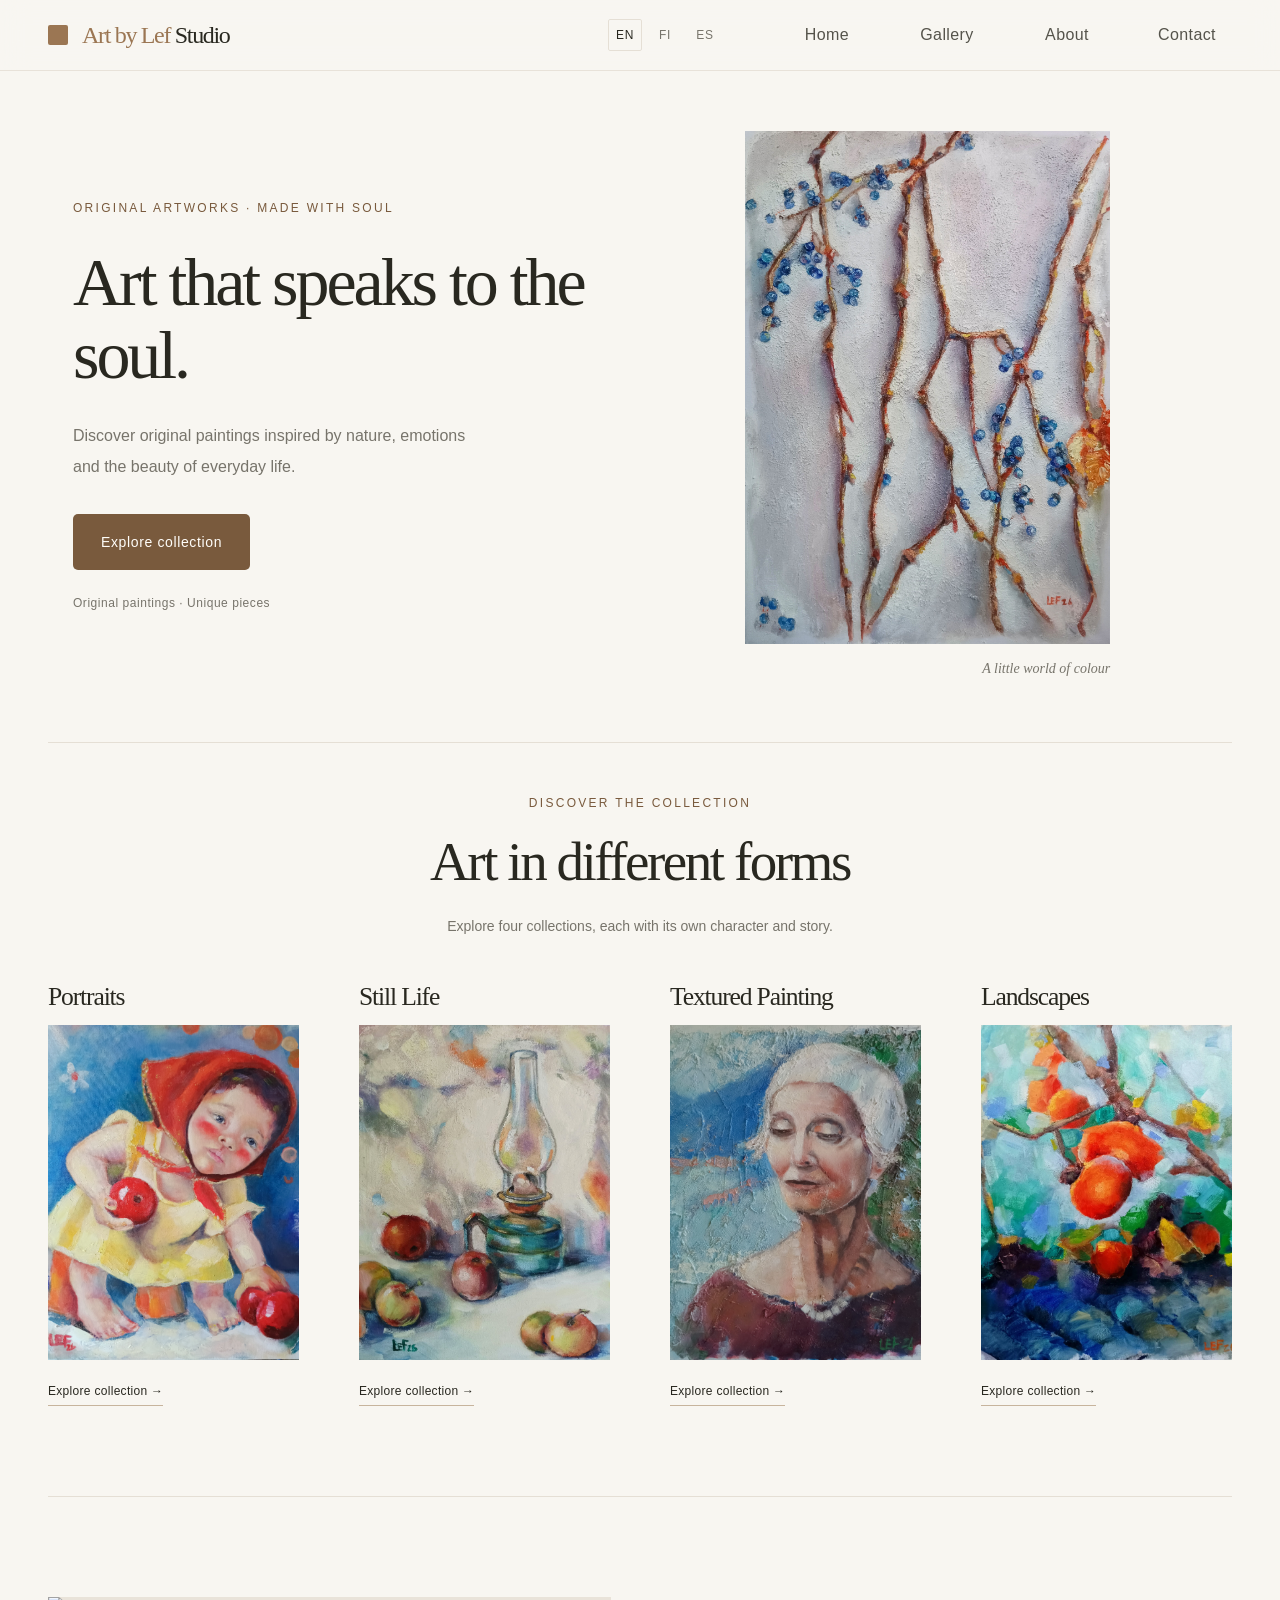
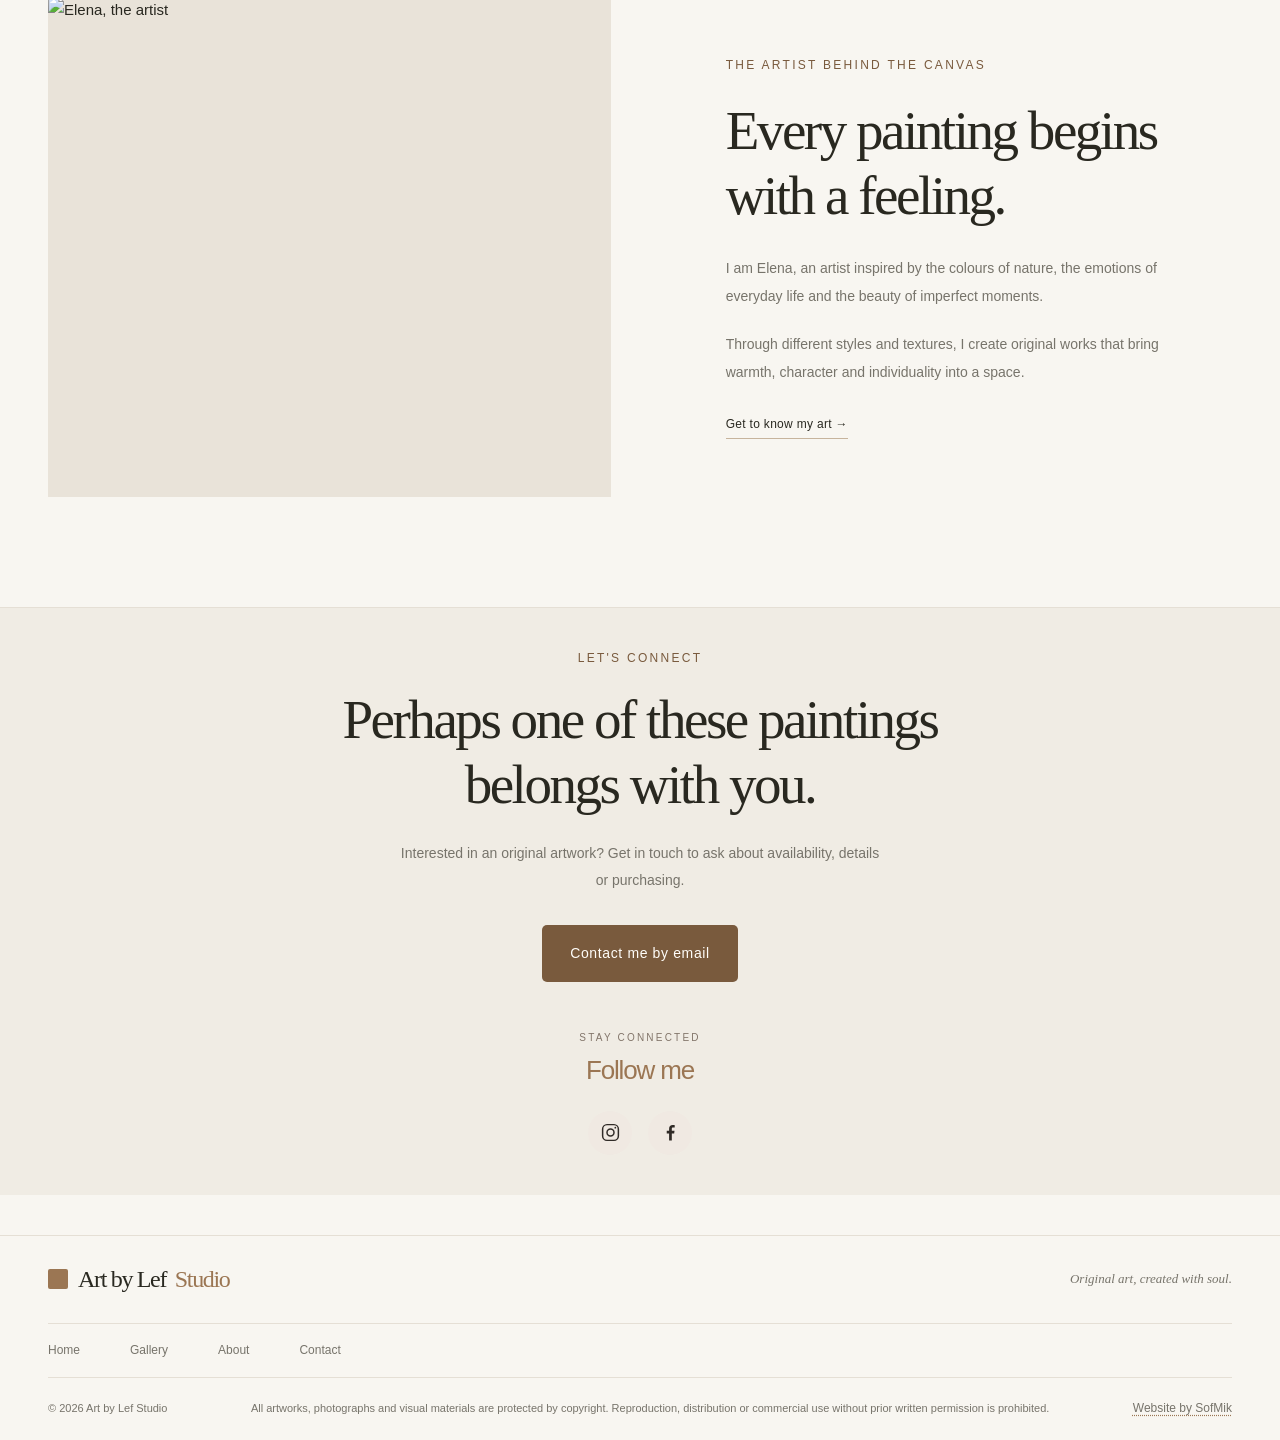
==== index.html @ fdd26eb1 "Update" ====
<!DOCTYPE html>
<html lang="en">

<head>
  <meta charset="UTF-8">
  <meta name="viewport" content="width=device-width, initial-scale=1">

  <meta name="description"
    content="Discover original paintings by Elena. Explore landscapes, portraits, still life and textured painting.">
  <meta name="theme-color" content="#f8f6f1">

  <title>Elena Art House — Original Paintings</title>

  <link rel="stylesheet" href="style.css">

  <script src="js/translations.js" defer></script>
  <script src="js/paintings.js" defer></script>
  <script src="script.js" defer></script>
</head>

<body>

  <!-- HEADER -->
  <header class="site-header">
    <div class="header-inner">

      <a class="brand" href="#home" aria-label="Elena ArtHouse home">
        <span class="logo-mark" aria-hidden="true"></span>
        <span class="brand-name"><span>Art by Lef </span>Studio</span>
      </a>

      <nav class="language-switcher" aria-label="Choose language">
        <button type="button" data-lang="en" aria-pressed="true">EN</button>
        <button type="button" data-lang="fi" aria-pressed="false">FI</button>
        <button type="button" data-lang="es" aria-pressed="false">ES</button>
      </nav>

      <button class="menu-toggle" type="button" aria-expanded="false" aria-controls="main-nav"
        aria-label="Navigation menu" data-i18n-aria-label="nav.openMenu">
        <span></span>
        <span></span>
        <span></span>
      </button>

      <nav class="main-nav" id="main-nav" aria-label="Main navigation">
        <a href="#home" data-i18n="nav.home">Home</a>
        <a href="#gallery" data-i18n="nav.gallery">Gallery</a>
        <a href="#about" data-i18n="nav.about">About</a>
        <a href="#contact" data-i18n="nav.contact">Contact</a>
      </nav>

    </div>
  </header>

  <main>

    <!-- HERO -->
    <section class="hero" id="home">

      <div class="hero-content">
        <p class="eyebrow" data-i18n="hero.eyebrow">
          ORIGINAL ARTWORKS · MADE WITH SOUL
        </p>

        <h1 data-i18n="hero.title">
          Art that speaks to the soul.
        </h1>

        <p class="hero-description" data-i18n="hero.description">
          Discover original paintings inspired by nature,
          emotions and the beauty of everyday life.
        </p>

        <a class="button button-light" href="#gallery" data-i18n="hero.button">
          Explore collection
        </a>

        <p class="hero-note" data-i18n="hero.note">
          Original paintings · Unique pieces
        </p>
      </div>

      <div class="hero-art">
        <img src="images/paintings/textured-painting/the-wild-grape.jpg" alt="Featured original painting by Elena"
          data-i18n-alt="hero.imageAlt" fetchpriority="high">

        <p class="hero-art-caption" data-i18n="hero.imageCaption">
          A little world of colour
        </p>
      </div>

    </section>

    <!-- 3 ART COLLECTIONS -->
    <section class="gallery-preview section" id="gallery">

      <div class="section-heading">
        <p class="eyebrow" data-i18n="gallery.eyebrow">
          DISCOVER THE COLLECTION
        </p>

        <h2 data-i18n="gallery.title">
          Art in different forms
        </h2>

        <p data-i18n="gallery.description">
          Explore four collections, each with its own character and story.
        </p>
      </div>

      <div class="category-grid">

        <!-- PORTRAITS -->
        <article class="category-card">

          <div class="category-info">
            <h3>
              <a href="galleries/portraits.html" data-i18n="categories.portraits">
                Portraits
              </a>
            </h3>
          </div>

          <a class="category-image" href="galleries/portraits.html" aria-label="Explore portraits"
            data-i18n-aria-label="categories.portraits">
            <img src="images/paintings/portraits/little-harvest.jpg" alt="Original portrait painting" loading="lazy">
          </a>

          <div class="category-info">

            <a class="text-link" href="galleries/portraits.html" data-i18n="gallery.explore">
              Explore collection →
            </a>
          </div>
        </article>

        <!-- STILL LIFE -->
        <article class="category-card">
          <div class="category-info">
            <h3>
              <a href="galleries/still-life.html" data-i18n="categories.stillLife">
                Still Life
              </a>
            </h3>
          </div>
          <a class="category-image" href="galleries/still-life.html" aria-label="Explore still life paintings"
            data-i18n-aria-label="categories.stillLife">
            <img id="featured-still-life" src="images/paintings/still-life/old-lamp.jpg" alt="Old lamp" loading="lazy">
          </a>

          <div class="category-info">
            <a class="text-link" href="galleries/still-life.html" data-i18n="gallery.explore">
              Explore collection →
            </a>
          </div>
        </article>

        <!-- TEXTURED PAINTING -->
        <article class="category-card">
          <div class="category-info">
            <h3>
              <a href="galleries/textured-painting.html" data-i18n="categories.textured">
                Textured Painting
              </a>
            </h3>
          </div>
          <a class="category-image" href="galleries/textured-painting.html" aria-label="Explore textured paintings"
            data-i18n-aria-label="categories.textured">
            <img src="images/paintings/portraits/memories-of-summer.jpg" alt="Original textured painting"
              loading="lazy">
          </a>
          <div class="category-info">
            <a class="text-link" href="galleries/textured-painting.html" data-i18n="gallery.explore">
              Explore collection →
            </a>
          </div>
        </article>



        <!-- LANDSCAPES -->
        <article class="category-card">
          <div class="category-info">
            <h3>
              <a href="galleries/landscapes.html" data-i18n="categories.landscapes">
                Landscapes
              </a>
            </h3>
          </div>
          <a class="category-image" href="galleries/landscapes.html" aria-label="Explore landscapes"
            data-i18n-aria-label="categories.landscapes">
            <img src="images/paintings/landscapes/crystal-autumn.webp" alt="Original landscape painting"
              loading="lazy">
          </a>

          <div class="category-info">

            <a class="text-link" href="galleries/landscapes.html" data-i18n="gallery.explore">
              Explore collection →
            </a>
          </div>
        </article>
      </div>
    </section>

    <!-- ABOUT THE ARTIST -->
    <section class="about section" id="about">

      <div class="about-image">
        <img src="images/artist/portrait.jpg" alt="Elena, the artist" data-i18n-alt="about.imageAlt" loading="lazy">
      </div>

      <div class="about-content">
        <p class="eyebrow" data-i18n="about.eyebrow">
          THE ARTIST BEHIND THE CANVAS
        </p>

        <h2 data-i18n="about.title">
          Every painting begins with a feeling.
        </h2>

        <p data-i18n="about.text">
          I am Elena, an artist inspired by the colours of nature,
          the emotions of everyday life and the beauty of imperfect moments.
        </p>

        <p data-i18n="about.textExtra">
          Through different styles and textures, I create original works
          that bring warmth, character and individuality into a space.
        </p>

        <a class="text-link" href="#contact" data-i18n="about.link">
          Get to know my art →
        </a>
      </div>

    </section>

    <!-- CONTACT -->
    <section class="contact section" id="contact">

      <p class="eyebrow" data-i18n="contact.eyebrow">
        LET'S CONNECT
      </p>

      <h2 data-i18n="contact.title">
        Perhaps one of these paintings belongs with you.
      </h2>

      <p data-i18n="contact.description">
        Interested in an original artwork? Get in touch to ask about
        availability, details or purchasing.
      </p>

      <a class="button button-light" href="mailto:artbylef@gmail.com" data-i18n="contact.button">
        Contact me by email
      </a>

      <section class="social-section" aria-labelledby="social-title">
        <p class="social-eyebrow" data-i18n="contact.stayConnected">STAY CONNECTED</p>

        <h2 class="social-title" data-i18n="contact.followMe" id="social-title">
          Follow me
        </h2>

        <div class="social-links">
          <a href="https://www.instagram.com/art_by_lef/"
            target="_blank" rel="noopener noreferrer" aria-label="Visit ElenaArt House on Instagram">
            <svg viewBox="0 0 24 24" aria-hidden="true">
              <rect x="3" y="3" width="18" height="18" rx="5" />
              <circle cx="12" cy="12" r="4" />
              <circle class="social-icon-dot" cx="17.5" cy="6.5" r="1" />
            </svg>
          </a>

          <a href="https://www.facebook.com/elena.farm.31" target="_blank" rel="noopener noreferrer"
            aria-label="Visit ElenaArt House on Facebook">
            <svg viewBox="0 0 24 24" aria-hidden="true">
              <path class="facebook-icon" d="M13.5 21v-8h2.7l.4-3.1h-3.1v-2
             c0-.9.3-1.5 1.6-1.5h1.7V3.6
             c-.3 0-1.3-.1-2.4-.1
             -2.4 0-4 1.5-4 4.2v2.2H7.7V13
             h2.7v8z" />
            </svg>
          </a>
        </div>
      </section>



    </section>

  </main>


  <!-- FOOTER: THREE ROWS -->
  <footer class="site-footer">
    <div class="footer-inner">

      <!-- ROW 1: BRAND -->
      <div class="footer-row footer-row-brand">
        <a class="brand" href="index.html" aria-label="Elena Art House home">
          <span class="logo-mark" aria-hidden="true"></span>
           <span class="brand-name">Art by Lef <span>Studio</span></span>
        </a>

        <p data-i18n="footer.tagline">
          Original art, created with soul.
        </p>
      </div>

      <!-- ROW 2: NAVIGATION -->
      <nav class="footer-row footer-nav" aria-label="Footer navigation">
        <a href="#home" data-i18n="nav.home">Home</a>
        <a href="#gallery" data-i18n="nav.gallery">Gallery</a>
        <a href="#about" data-i18n="nav.about">About</a>
        <a href="#contact" data-i18n="nav.contact">Contact</a>
      </nav>

      <!-- ROW 3: COPYRIGHT AND WEBSITE AUTHOR -->
      <div class="footer-row footer-bottom">
        <p>
          © <span id="current-year">2026</span> Art by Lef Studio
        </p>
        <p data-i18n="footer.rights">
          All artworks, photographs and visual materials are protected by copyright. Reproduction, distribution or
          commercial use without prior written permission is prohibited.
        </p>
        <a class="footer-author" href="mailto:mailconnect.service@gmail.com?subject=Website%20enquiry"
          aria-label="Email SofMik" data-i18n="footer.author">
          Website by <span>SofMik</span>
        </a>
      </div>

    </div>
  </footer>

  <!-- ARTWORK DETAILS DIALOG -->
  <dialog class="painting-dialog" id="painting-dialog" aria-label="Artwork details"
    data-i18n-aria-label="artwork.title">
    <button class="dialog-close" type="button" aria-label="Close artwork details" data-i18n-aria-label="artwork.close">
      &times;
    </button>

    <div id="dialog-content"></div>
  </dialog>

</body>

</html>
---- style.css ----
/* =========================================
   ELENA ARTHOUSE
   Elegant Art Gallery
========================================= */

/* 1. DESIGN TOKENS */

:root {
  --color-bg: #f8f6f1;
  --color-paper: #fffdf9;
  --color-text: #292820;
  --color-muted: #77746b;
  --color-accent: #9b7653;
  --color-accent-dark: #795a3d;
  --color-accent-light: #5c4632;
  --color-border: #e5dfd5;

  --font-body: "Helvetica Neue", Arial, sans-serif;
  --font-heading: Georgia, "Times New Roman", serif;

  --container: 1240px;
  --gutter: 48px;

  --transition: 250ms ease;
  --shadow-soft: 0 12px 35px rgb(41 40 32 / 7%);
}

/* 2. RESET */

*,
*::before,
*::after {
  box-sizing: border-box;
}

html {
  scroll-behavior: auto;
  scroll-padding-top: 40px;
}

body {
  margin: 0;
  background: var(--color-bg);
  color: var(--color-text);
  font-family: var(--font-body);
  font-size: 15px;
  line-height: 1.75;
  -webkit-font-smoothing: antialiased;
}

body,
button,
input,
textarea {
  font-family: var(--font-body);
}

img {
  display: block;
  max-width: 100%;
}

button,
a {
  -webkit-tap-highlight-color: transparent;
}

a {
  color: inherit;
  text-decoration: none;
}

button {
  color: inherit;
}

button:focus-visible,
a:focus-visible {
  outline: 2px solid var(--color-accent);
  outline-offset: 10px;
}

button,
input,
textarea {
  font-size: inherit;
}

::selection {
  background: #d9c5ac;
  color: var(--color-text);
}

section[id] {
  scroll-margin-top: 0px;
}

main {
  overflow: clip;
  padding-bottom: 40px;
}

.container {
  width: min(calc(100% - var(--gutter) * 2), var(--container));
  margin-inline: auto;
}

/* 3. TYPOGRAPHY */

h1,
h2,
h3,
p {
  margin-top: 0;
}

h1,
h2,
h3 {
  font-family: var(--font-heading);
  font-weight: 400;
  letter-spacing: -0.045em;
}

h1 {
  font-size: clamp(48px, 6.3vw, 68px);
  line-height: 1.08;
}

h2 {
  font-size: clamp(36px, 4.3vw, 56px);
  line-height: 1.17;
}

h3 {
  font-size: 27px;
  line-height: 1.3;
}

.eyebrow {
  margin-bottom: 24px;
  color: var(--color-accent-dark);
  font-size: 12px;
  font-weight: 400;
  letter-spacing: 0.19em;
  line-height: 1.7;
  text-transform: uppercase;
}

/* 4. HEADER */

.site-header {
  position: sticky;
  top: 0;
  z-index: 100;
  border-bottom: 1px solid rgb(229 223 213 / 85%);
  background: rgb(248 246 241 / 65%);
  backdrop-filter: blur(14px);
  -webkit-backdrop-filter: blur(14px);
}

.header-inner {
  width: min(calc(100% - var(--gutter) * 2), 1400px);
  min-height: 70px;
  margin-inline: auto;

  display: flex;
  align-items: center;
  gap: 60px;
}

.brand {
  display: inline-flex;
  align-items: center;
  gap: 10px;
  flex-shrink: 0;
}

.logo-mark {
  display: block;
  width: 20px;
  height: 20px;
  flex: 0 0 20px;
  background: var(--color-accent);
  border-radius: 2px;
}

.brand-name {
  font-family: var(--font-heading);
  font-size: 24px;
  line-height: 1.2;
  letter-spacing: -0.055em;
  white-space: nowrap;
}

.brand-name span {
  margin-left: 4px;
  color: var(--color-accent);
}

.language-switcher {
  display: flex;
  align-items: center;
  gap: 6px;
  margin-left: auto;
}

.language-switcher button {
  min-width: 34px;
  width: 34px;
  padding: 8px 6px;
  text-align: center;
  border: 1px solid transparent;
  border-radius: 2px;
  background: transparent;
  color: var(--color-muted);
  font-size: 12px;
  letter-spacing: 0.06em;
  cursor: pointer;
  transition:
    color var(--transition),
    border-color var(--transition);
}

.language-switcher button:hover,
.language-switcher button[aria-pressed="true"] {
  border-color: var(--color-border);
  color: var(--color-text);
}

.main-nav {
  display: flex;
  align-items: center;
  gap: 30px;
}

.main-nav a {
  display: inline-block;
  min-width: 90px;
  text-align: center;
  white-space: nowrap;
  position: relative;
  padding-block: 8px;
   color: #55534b;
  text-transform:none;
  font-size: 16px;
  letter-spacing: 0.025em;
  white-space: nowrap;
  transition: color var(--transition);
}

.main-nav a:hover {
  color: var(--color-accent-dark);
}

.main-nav a::after {
  position: absolute;
  right: 0;
  bottom: 2px;
  left: 0;
  height: 1px;
  background: var(--color-accent);
  content: "";
  transform: scaleX(0);
  transform-origin: left;
  transition: transform var(--transition);
}

.main-nav a:hover::after {
  transform: scaleX(1);
}

.menu-toggle {
  display: none;
  width: 42px;
  height: 42px;
  padding: 10px;
  border: 1px solid var(--color-border);
  border-radius: 2px;
  background: transparent;
  cursor: pointer;
}

.menu-toggle span {
  display: block;
  width: 20px;
  height: 2px;
  margin: 4px 0;
  background: var(--color-text);
  transition:
    transform var(--transition),
    opacity var(--transition);
}

.menu-toggle[aria-expanded="true"] span:first-child {
  transform: translateY(6px) rotate(45deg);
}

.menu-toggle[aria-expanded="true"] span:nth-child(2) {
  opacity: 0;
}

.menu-toggle[aria-expanded="true"] span:last-child {
  transform: translateY(-6px) rotate(-45deg);
}

/* 5. BUTTONS */

.button {
  display: inline-flex;
  min-height: 54px;
  align-items: center;
  justify-content: center;
  gap: 12px;
  padding: 15px 27px;
  border: 1px solid transparent;
  border-radius: 5px;
  font-size: 14px;
  font-weight: 500;
  letter-spacing: 0.045em;
  text-align: center;
  transition:
    background var(--transition),
    color var(--transition),
    border-color var(--transition),
    transform var(--transition);
}

.button:hover {
  transform: translateY(-2px);
}

.button-dark {
  background: var(--color-text);
  color: #fffdf9;
}

.button-dark:hover {
  background: var(--color-accent-dark);
}

.button-light {
  background: var(--color-accent-dark);
  color: #fffdf9;
}

.button-light:hover {
  background: var(--color-accent-light);
}

/* 6. HERO */

.hero {
  width: min(calc(100% - var(--gutter) * 2), var(--container));

  margin-inline: auto;
  padding-block: clamp(30px, 5vw, 60px);

  display: grid;
  grid-template-columns: 1.15fr 0.85fr;
  align-items: center;
  gap: clamp(35px, 3vw, 75px);
}

.hero-content {
  padding: 25px;
}

.hero-content .eyebrow {
  margin-bottom: 27px;
}

.hero h1 {
  margin-bottom: 27px;
}

.hero-description {
  max-width: 420px;
  margin-bottom: 32px;
  color: var(--color-muted);
  font-size: 16px;
  line-height: 1.95;
}

.hero-note {
  margin: 23px 0 0;
  color: var(--color-muted);
  font-size: 12px;
  letter-spacing: 0.045em;
}

/* HERO IMAGE */
.hero-art {
  position: relative;
  min-width: 0;
  width: 100%;
}

.hero-art img {
  display: block;
  width: 75%;
  height: auto;
  aspect-ratio: 2632 / 3700;
  object-fit: contain;
  object-position: center;
}

.hero-art-caption {
  width: 75%;
  margin: 13px 0 0;

  color: var(--color-muted);
  font-family: var(--font-heading);
  font-size: 14px;
  font-style: italic;
  text-align: right;
}

/* 7. SECTIONS */

.section {
  width: min(calc(100% - var(--gutter) * 2), var(--container));
  margin-inline: auto;
}

.gallery-preview {
  padding-block: 40px 40px;
  border-top: 1px solid var(--color-border);
}

.section-heading {
  max-width: 620px;
  margin: 10px auto 25px;
  text-align: center;
}

.section-heading .eyebrow {
  margin-bottom: 17px;
}

.section-heading h2 {
  margin-bottom: 19px;
}

.section-heading > p:last-child {
  margin-bottom: 0;
  color: var(--color-muted);
  font-size: 14px;
}

.section-heading p.bymail {
  font-size: 17px;
  color: var(--color-accent-dark);
  margin-top: 0;
  margin-bottom: 0;
}

.section-title {
  margin-bottom: 15px;
}

/* 8. FOUR  CATEGORY CARDS */

.category-grid {
  display: grid;
  grid-template-columns: repeat(4, minmax(0, 1fr));
  gap: 60px;
}

.category-card {
  min-width: 0;
}

.category-image {
  position: relative;
  display: block;
  overflow: hidden;
  background: #e9e3d9;
}

.category-image img {
  width: 100%;
  aspect-ratio: 3 / 4;
  object-fit: cover;
  transition:
    transform 600ms cubic-bezier(0.2, 0.65, 0.3, 1),
    filter 400ms ease;
}

.category-image:hover img {
  transform: scale(1.045);
}

.category-info {
  position: relative;
  padding-top: 17px;
}

.category-number {
  margin-bottom: 8px;
  color: var(--color-accent);
  font-size: 10px;
  letter-spacing: 0.14em;
}

.category-info h3 {
  margin-bottom: 12px;
  font-size: clamp(21px, 2vw, 27px);
  transition: color var(--transition);
}

.category-info h3:hover {
  color: var(--color-accent-dark);
}

.text-link {
  display: inline-block;
  padding-bottom: 3px;
  border-bottom: 1px solid #c7b49d;
  color: var(--color-text);
  font-size: 12px;
  letter-spacing: 0.025em;
  transition:
    color var(--transition),
    border-color var(--transition);
}

.text-link:hover {
  border-color: var(--color-accent-dark);
  color: var(--color-accent-dark);
}

/* 9. ABOUT THE ARTIST */

.about {
  display: grid;
  grid-template-columns: 1fr 0.9fr;
  align-items: center;
  gap: clamp(50px, 9vw, 125px);
  padding-block: 100px 60px;
  border-top: 1px solid var(--color-border);
  margin: 50px auto;
}

.about-image {
  min-width: 0;
  background: #e9e3d9;
}

.about-image img {
  width: 100%;
  height: clamp(400px, 48vw, 500px);
  object-fit: cover;
}

.about-content {
  max-width: 470px;
  padding-block: 25px;
}

.about-content .eyebrow {
  margin-bottom: 24px;
}

.about-content h2 {
  margin-bottom: 26px;
}

.about-content > p:not(.eyebrow) {
  margin-bottom: 20px;
  color: var(--color-muted);
  font-size: 14px;
  line-height: 2;
}

.about-content .text-link {
  margin-top: 8px;
}

/* 10. CONTACT */

.contact {
  width: 100%;
  padding: 40px var(--gutter) 40px;
  border-top: 1px solid var(--color-border);
  background: #f0ece4;
  text-align: center;
}

.contact .eyebrow {
  margin-bottom: 20px;
}

.contact h2 {
  max-width: 750px;
  margin: 0 auto 23px;
}

.contact > p:not(.eyebrow) {
  max-width: 480px;
  margin: 0 auto 30px;
  color: var(--color-muted);
  font-size: 14px;
  line-height: 1.9;
}

.contact .button {
  margin-top: 2px;
}

.social-section {
  margin-top: 48px;
  text-align: center;
}

.social-eyebrow {
  margin: 0 0 8px;
  color: #82756a;
  font-size: 10px;
  font-weight: 500;
  letter-spacing: 0.22em;
  line-height: 1.6;
}

.social-title {
  margin: 0;
  color: var(--color-accent);
  font-family: inherit;
  font-size: 26px;
  font-weight: 400;
  line-height: 1.3;
}

.social-links {
  display: flex;
  align-items: center;
  justify-content: center;
  gap: 16px;
  margin-top: 22px;
}

.social-links a {
  display: flex;
  align-items: center;
  justify-content: center;
  width: 44px;
  height: 44px;
  color: #302b27;
  background: #f0e9e2;
  border-radius: 50%;
  transition:
    background-color 0.2s ease,
    color 0.2s ease,
    transform 0.2s ease;
}

.social-links svg {
  width: 21px;
  height: 21px;
  fill: none;
  stroke: currentColor;
  stroke-width: 1.7;
  stroke-linecap: round;
  stroke-linejoin: round;
}

.social-links .social-icon-dot,
.social-links .facebook-icon {
  fill: currentColor;
  stroke: none;
}

.social-links a:hover {
  background: #302b27;
  color: #fff;
  transform: translateY(-2px);
}

.social-links a:focus-visible {
  outline: 2px solid #302b27;
  outline-offset: 4px;
}

@media (prefers-reduced-motion: reduce) {
  .social-links a {
    transition: none;
  }

  .social-links a:hover {
    transform: none;
  }
}

/* 11. FOOTER — THREE ROWS */

.site-footer {
  border-top: 1px solid var(--color-border);
  background: var(--color-bg);
}

.footer-inner {
  width: min(calc(100% - var(--gutter) * 2), var(--container));
  margin-inline: auto;
}

.footer-row {
  display: flex;
  align-items: center;
  justify-content: space-between;
  gap: 24px;
}

.footer-row-brand {
  min-height: 88px;
  border-bottom: 1px solid var(--color-border);
}

.footer-row-brand > p {
  margin: 0;
  color: var(--color-muted);
  font-family: var(--font-heading);
  font-size: 13px;
  font-style: italic;
}

.footer-row-brand .brand {
  flex-shrink: 0;
}

/* ROW 2: NAVIGATION */

.footer-nav {
  min-height: 54px;
  justify-content: flex-start;
  gap: 50px;
  border-bottom: 1px solid var(--color-border);
}

.footer-nav a {
  color: var(--color-muted);
  font-size: 12px;
  transition: color var(--transition);
}

.footer-nav a:hover {
  color: var(--color-accent-dark);
}

/* ROW 3: COPYRIGHT */

.footer-bottom {
  min-height: 62px;
  justify-content: space-between;
  color: var(--color-muted);
  font-size: 11px;
  gap: 20px;
}

.footer-bottom p {
  margin: 0;
  text-align: center;
}

.footer-author {
  flex-shrink: 0;
  color: var(--color-muted);
  font-size: 12px;
  font-weight: 400;
  white-space: nowrap;
  text-decoration: underline dotted;
  text-underline-offset: 3px;
  text-decoration-color: var(--color-accent);
  transition: color var(--transition);
}

.footer-author:hover {
  color: var(--color-accent-dark);
}

.footer-author:hover span {
  color: #c1842e;
}

.footer-author:focus-visible {
  outline: 2px solid var(--color-accent);
  outline-offset: 5px;
}

/* FOOTER — MOBILE */

@media (max-width: 760px) {
  .footer-row {
    gap: 16px;
  }

  .footer-bottom {
    flex-wrap: wrap;
    justify-content: center;
    gap: 10px 18px;
    padding-block: 16px;
  }

  .footer-bottom p {
    text-align: center;
  }

  .footer-author {
    margin-left: 0;
  }
}

/* 12. ARTWORK DIALOG */

.painting-dialog {
  position: fixed;
  width: min(900px, calc(100% - 32px));
  max-width: none;
  max-height: min(85vh, 900px);
  padding: 30px;
  overflow: auto;
  border: 1px solid var(--color-border);
  background: var(--color-paper);
  color: var(--color-text);
}

.painting-dialog::backdrop {
  background: rgb(28 27 23 / 72%);
  backdrop-filter: blur(4px);
}

.dialog-close {
  position: sticky;
  top: 0;
  display: block;
  width: 40px;
  height: 40px;
  margin: 0 0 12px auto;
  border: 1px solid var(--color-border);
  background: var(--color-paper);
  font-size: 25px;
  line-height: 1;
  cursor: pointer;
}

body:has(.painting-dialog[open]) {
  overflow: hidden;
}

/* 13. TABLETS */

@media (max-width: 1050px) {
  :root {
    --gutter: 32px;
  }

  .header-inner {
    gap: 20px;
  }

  .main-nav {
    gap: 10px;
  }

  .hero {
    min-height: 560px;
    gap: 45px;
  }

  .category-grid {
    grid-template-columns: repeat(2, minmax(0, 1fr));
    column-gap: 28px;
    row-gap: 40px;
  }

  .category-image img {
    aspect-ratio: 4 / 5;
  }

  .about {
    gap: 50px;
  }
}

/* 14. MOBILE NAVIGATION */

@media (max-width: 760px) {
  :root {
    --gutter: 22px;
  }

  html {
    scroll-padding-top: 78px;
  }

  section[id] {
    scroll-margin-top: 78px;
  }

  .header-inner {
    position: relative;
    min-height: 74px;
    gap: 10px;
  }

  .brand {
    gap: 8px;
  }

  .brand-name {
    font-size: 20px;
  }

  .language-switcher {
    gap: 0;
  }

  .language-switcher button {
    min-width: 28px;
    padding-inline: 4px;
    font-size: 10px;
  }

  .menu-toggle {
    display: block;
    flex-shrink: 0;
  }

  .main-nav {
    position: absolute;
    top: calc(100% - 10px);
    right: 10px;
    min-width: 160px;

    display: none;
    align-items: stretch;

    gap: 5px;
    padding: 10px var(--gutter) 18px;
    border-radius: 10px;
    border: 1px solid rgba(255, 255, 255, 0.15);
    border-bottom: 1px solid var(--color-border);
    background: rgb(248 246 241 / 65%);
    backdrop-filter: blur(14px);
    -webkit-backdrop-filter: blur(14px);

    box-shadow: 0 3px 18px rgba(0, 0, 0, 0.35);
  }

  .main-nav.is-open {
    display: flex;
    flex-direction: column;
  }

  .main-nav a {
    text-transform: uppercase;
    padding-block: 13px;
    border-bottom: 1px solid var(--color-border);
     font-size: 16px;
  font-weight: bold;
  color: var(--color-accent-dark);
   letter-spacing: 0.065em;
     white-space: nowrap;
    transition:
      color 0.25s ease,
      opacity 0.25s ease;
  }

  .main-nav a:last-child {
    border-bottom: 0;
  }

  .main-nav a::after {
    display: none;
  }

  .main-nav a:hover {
    color: #a56b39;
    opacity: 0.8;
  }
  /* Hero */

  .hero {
    min-height: auto;
    padding-block: 60px 75px;
    grid-template-columns: 1fr;
    gap: 38px;
  }

  .hero-content {
    padding: 0;
    text-align: center;
  }

  .hero .eyebrow {
    margin-bottom: 20px;
  }

  .hero h1 {
    font-size: clamp(46px, 11vw, 68px);
  }

  .hero-description {
    width: 100%;
    max-width: 440px;
    text-align: center;
    margin: 0 auto 32px;
  }

  .hero-note {
    text-align: center;
  }

  /* Center painting */

  .hero-art {
    display: flex;
    flex-direction: column;
    align-items: center;
    width: 100%;
  }

  .hero-art img {
    display: block;
    width: 75%;
    max-width: 420px;
    height: auto;
    aspect-ratio: 2632 / 3700;
    object-fit: contain;
    object-position: center;
    margin-inline: auto;
  }

  .hero-art-caption {
    width: 75%;
    max-width: 420px;
    margin: 13px auto 0;
    text-align: right;
  }

  /* Gallery */

  .gallery-preview {
    padding-block: 75px 85px;
  }

  .section-heading {
    margin-bottom: 35px;
  }

  .category-grid {
    grid-template-columns: 1fr;
    gap: 35px;
  }

  .category-info {
    padding-top: 12px;
  }

  .category-info h3 {
    font-size: 23px;
  }

  /* ABOUT — MOBILE */

  .about {
    padding-block: 75px 85px;
    grid-template-columns: 1fr;
    gap: 35px;
    justify-items: center;
    margin-inline: auto;
  }

  .about-image {
    width: 100%;
    max-width: 440px;
    margin-inline: auto;
  }

  .about-image img {
    display: block;
    width: 100%;
    height: auto;
    max-height: 560px;
    aspect-ratio: 4 / 5;
    object-fit: cover;
    object-position: center;
  }

  .about-content {
    width: 100%;
    max-width: 560px;
    padding: 10px;
    margin-inline: auto;
    text-align: center;
  }

  .about-content .eyebrow {
    margin-bottom: 20px;
  }

  .about-content h2 {
    margin-bottom: 24px;
  }

  .about-content > p:not(.eyebrow) {
    margin-bottom: 20px;
    text-align: center;
  }

  .about-content .text-link {
    display: inline-block;
    margin-top: 8px;
  }

  /* Contact */

  .contact {
    padding: 75px var(--gutter) 80px;
  }

  .contact h2 {
    font-size: clamp(34px, 8vw, 48px);
  }

  /* Footer */

  .footer-row {
    align-items: flex-start;
  }

  .footer-row-brand {
    min-height: 82px;
    align-items: center;
  }

  .footer-row-brand > p {
    max-width: 145px;
    text-align: right;
  }

  .footer-nav {
    min-height: 62px;
    flex-wrap: wrap;
    align-items: center;
    gap: 12px 23px;
  }

  .footer-bottom {
    min-height: 58px;
    align-items: center;
    gap: 12px;
  }
}

/* 15. SMALL PHONES */

@media (max-width: 420px) {
  :root {
    --gutter: 17px;
  }

  .header-inner {
    gap: 6px;
  }

  .brand-name {
    font-size: 17px;
    letter-spacing: -0.06em;
  }

  .brand-name span {
    margin-left: 2px;
  }

  .logo-mark {
    width: 20px;
    height: 20px;
  }

  .language-switcher button {
    min-width: 24px;
    padding-inline: 2px;
  }

  .menu-toggle {
    width: 37px;
    height: 37px;
    padding: 8px;
  }

  .hero {
    padding-top: 46px;
  }

  .hero h1 {
    font-size: 45px;
  }

  .category-grid {
    gap: 27px 13px;
  }

  .category-info h3 {
    font-size: 20px;
    overflow-wrap: anywhere;
  }

  .category-number {
    font-size: 9px;
  }

  .text-link {
    font-size: 10px;
  }

  .footer-row-brand {
    gap: 10px;
  }

  .footer-row-brand .brand {
    gap: 6px;
  }

  .footer-row-brand .brand-name {
    font-size: 16px;
  }

  .footer-row-brand > p {
    font-size: 11px;
  }

  .footer-bottom {
    flex-wrap: wrap;
    padding-block: 14px;
    font-size: 9px;
  }
}

/* 16. ACCESSIBILITY: REDUCED MOTION */

@media (prefers-reduced-motion: reduce) {
  html {
    scroll-behavior: auto;
  }

  *,
  *::before,
  *::after {
    animation-duration: 0.01ms !important;
    animation-iteration-count: 1 !important;
    transition-duration: 0.01ms !important;
  }
}

/* PAINTING GALLERY GRID */

.painting-grid {
  display: grid;
  grid-template-columns: repeat(3, minmax(0, 1fr));
  gap: 50px;
  align-items: start;
}

.painting-card {
  min-width: 0;
  padding: 14px;
  border: 1px solid #e5dcd0;
  background: #fffdf9;
  box-shadow: 0 8px 24px rgb(41 40 32 / 5%);
}

.painting-card-title {
  text-align: center;
  margin-top: 10px;
  margin-bottom: 10px;
  font-size: 26px;
  color: var(--color-accent-dark);
}

.painting-card-image {
  display: flex;
  align-items: center;
  justify-content: center;
  width: 100%;
  box-sizing: border-box;
  overflow: hidden;
  background: #fffdf9;
  border: none;
  cursor: pointer;
}

.painting-card-image img {
  display: block;
  width: 100%;
  height: 320px;
  object-fit: contain;
  object-position: center;
}

@media (max-width: 1050px) {
  .painting-grid {
    grid-template-columns: repeat(2, minmax(0, 1fr));
    gap: 24px;
    border: none;
  }

  .painting-card-image img {
    height: 300px;
  }
}

@media (max-width: 600px) {
  .painting-grid {
    grid-template-columns: 1fr;
    gap: 24px;
  }

  .painting-card {
    padding: 12px;
  }

  .painting-card-image img {
    height: 360px;
  }
}

/* PAINTING PAGE */

.painting-page {
  width: min(1400px, calc(100% - 64px));
  margin: 28px auto 100px;
}

.painting-page-header {
  display: flex;
  justify-content: flex-end;
}

.painting-page-back {
  display: inline-block;
  text-decoration: none;
  font-size: 14px;
  font-weight: bold;
  margin-left: 20px;
  border-bottom: 1px solid transparent;
  transition:
    color var(--transition),
    border-color var(--transition);
}

.painting-page-back:hover {
  border-color: var(--color-accent-dark);
  color: var(--color-accent-dark);
}


.painting-detail {
  display: grid;
  grid-template-columns: minmax(0, 0.6fr) minmax(280px, 0.8fr);
  align-items: start;
  gap: clamp(32px, 5vw, 80px);
}

.painting-page-image {
  display: flex;
  align-items: center;
  justify-content: center;
  min-width: 0;
  background: #f7f5f1;
  overflow: hidden;
}

.painting-page-image img {
  display: block;
  width: 100%;
  height: auto;
  max-height: 82vh;
  object-fit: contain;
}

.painting-page-info {
  min-width: 0;
}

.painting-page-title {
  margin: 0 0 10px;
  font-size: clamp(2rem, 3.5vw, 3.5rem);
  font-weight: 400;
  line-height: 1.12;
  overflow-wrap: anywhere;
}

.painting-page-meta p {
  margin: 10px 0 5px;
  line-height: 1.7;
}

.painting-page-description {
  margin-top: 10px;
  font-size: 0, 9rem;
  line-height: 1.8;
  white-space: pre-line;
}

.painting-page-availability {
  display: flex;
  align-items: center;
  gap: 10px;
  margin-top: 10px;
}

.painting-page-availability p {
  margin: 0;
  line-height: 1.5;
}

.painting-availability-indicator {
  flex: 0 0 9px;
  width: 9px;
  height: 9px;
  border-radius: 50%;
  background: #477b55;
}

.painting-availability-indicator.is-unavailable {
  background: #999;
}

.painting-page-price {
  margin-top: 10px;
  font-size: 1rem;
  font-weight: 600;
}

.painting-page-enquire {
  display: inline-block;
  margin-top: 10px;
  text-decoration: none;
}

.painting-page-status {
  padding: 48px 0;
  text-align: center;
}

/* PAINTING NAVIGATION */

.painting-navigation {
  display: flex;
  justify-content: space-between;
  align-items: center;
  gap: 20px;
  margin-top: 20px;
  margin-bottom: 20px;
}
.painting-navigation .text-link {
  border: none;
}

.painting-navigation a {
  color: var(--color-text);
  font-size: 14px;
  text-decoration: none;
  transition: color 0.25s ease;
}

.painting-navigation a:hover {
  color: var(--color-accent-dark);
}

@media (max-width: 480px) {
  .painting-navigation {
    margin-top: 25px;
    padding-top: 18px;
  }
}

@media (max-width: 760px) {
  .painting-page {
    width: calc(100% - 32px);
    margin-top: 20px;
    margin-bottom: 64px;
  }

  .painting-page-header {
    margin-bottom: 24px;
  }

  .painting-detail {
    grid-template-columns: 1fr;
    gap: 28px;
  }

  .painting-page-image img {
    max-height: 65vh;
  }

  .painting-page-info {
    padding-top: 0;
  }

  .painting-page-title {
    margin-bottom: 22px;
  }

  .painting-page-availability {
    margin-top: 26px;
  }

  .painting-page-enquire {
    width: 100%;
    box-sizing: border-box;
    text-align: center;
  }
}

@media (min-width: 761px) {
  .painting-page-info {
    position: sticky;
    top: 32px;
  }
}

/* FULL-SCREEN PAINTING MODAL */

.painting-page-image img {
  cursor: zoom-in;
}

.painting-modal[hidden] {
  display: none;
}

.painting-modal {
  position: fixed;
  inset: 0;
  z-index: 9999;

  display: flex;
  align-items: center;
  justify-content: center;

  padding: 20px;
  box-sizing: border-box;

  background: rgba(0, 0, 0, 0.94);
  cursor: zoom-out;

  opacity: 0;
  visibility: hidden;
  transition:
    opacity 180ms ease,
    visibility 180ms ease;
}

.painting-modal.is-open {
  opacity: 1;
  visibility: visible;
}

.painting-modal-image {
  display: block;
  width: auto;
  height: auto;

  max-width: 100%;
  max-height: 100%;

  object-fit: contain;
  cursor: default;
  user-select: none;
}

.painting-modal-close {
  position: absolute;
  top: 16px;
  right: 20px;
  z-index: 1;

  display: flex;
  align-items: center;
  justify-content: center;

  width: 48px;
  height: 48px;
  padding: 0;

  border: 1px solid rgba(255, 255, 255, 0.45);
  border-radius: 50%;

  background: rgba(0, 0, 0, 0.3);
  color: #fff;

  font-family: inherit;
  font-size: 36px;
  font-weight: 300;
  line-height: 1;

  cursor: pointer;
  transition: background 180ms ease;
}

.painting-modal-close:hover {
  background: rgba(255, 255, 255, 0.18);
}

.painting-modal-close:focus-visible {
  outline: 2px solid #fff;
  outline-offset: 4px;
}

body.painting-modal-open {
  overflow: hidden;
}

@media (max-width: 600px) {
  .painting-modal {
    padding: 64px 10px 16px;
  }

  .painting-modal-close {
    top: 10px;
    right: 10px;
    width: 46px;
    height: 46px;
  }
}

@media (prefers-reduced-motion: reduce) {
  .painting-modal {
    transition: none;
  }
}
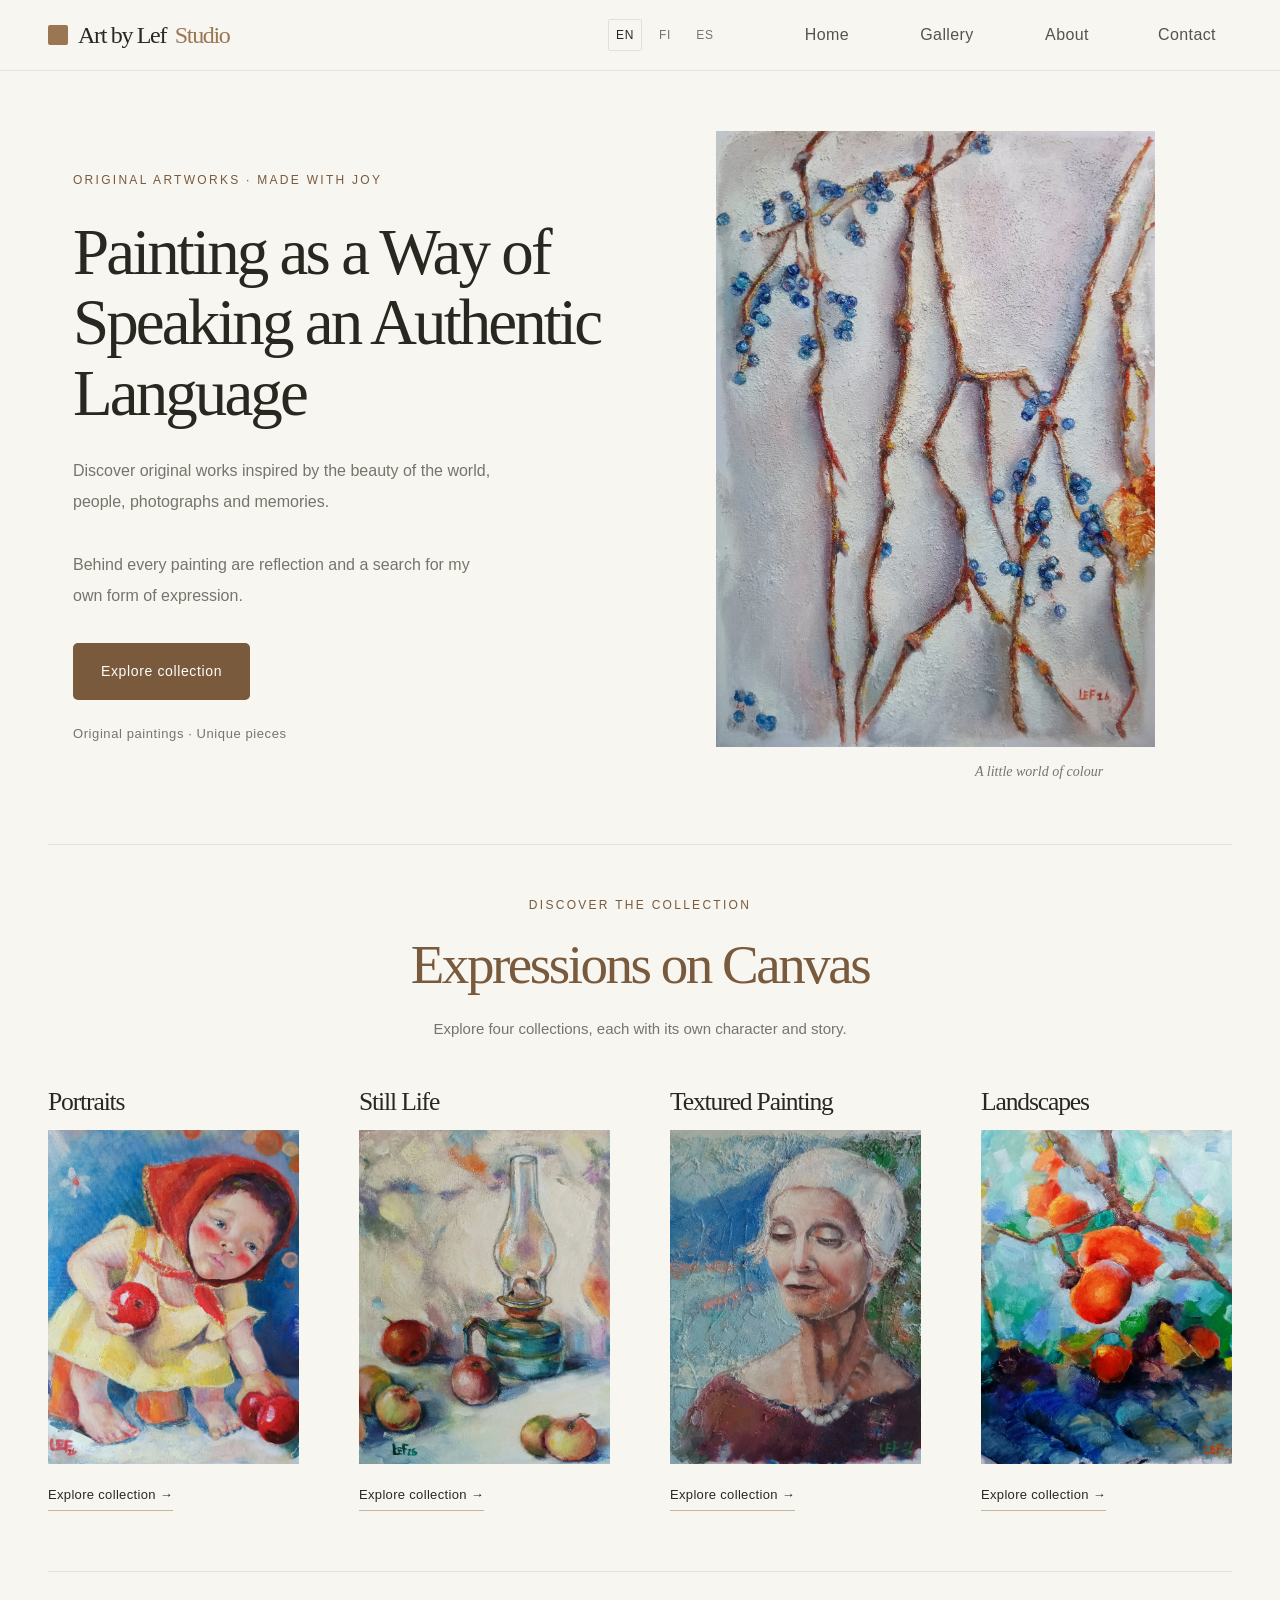
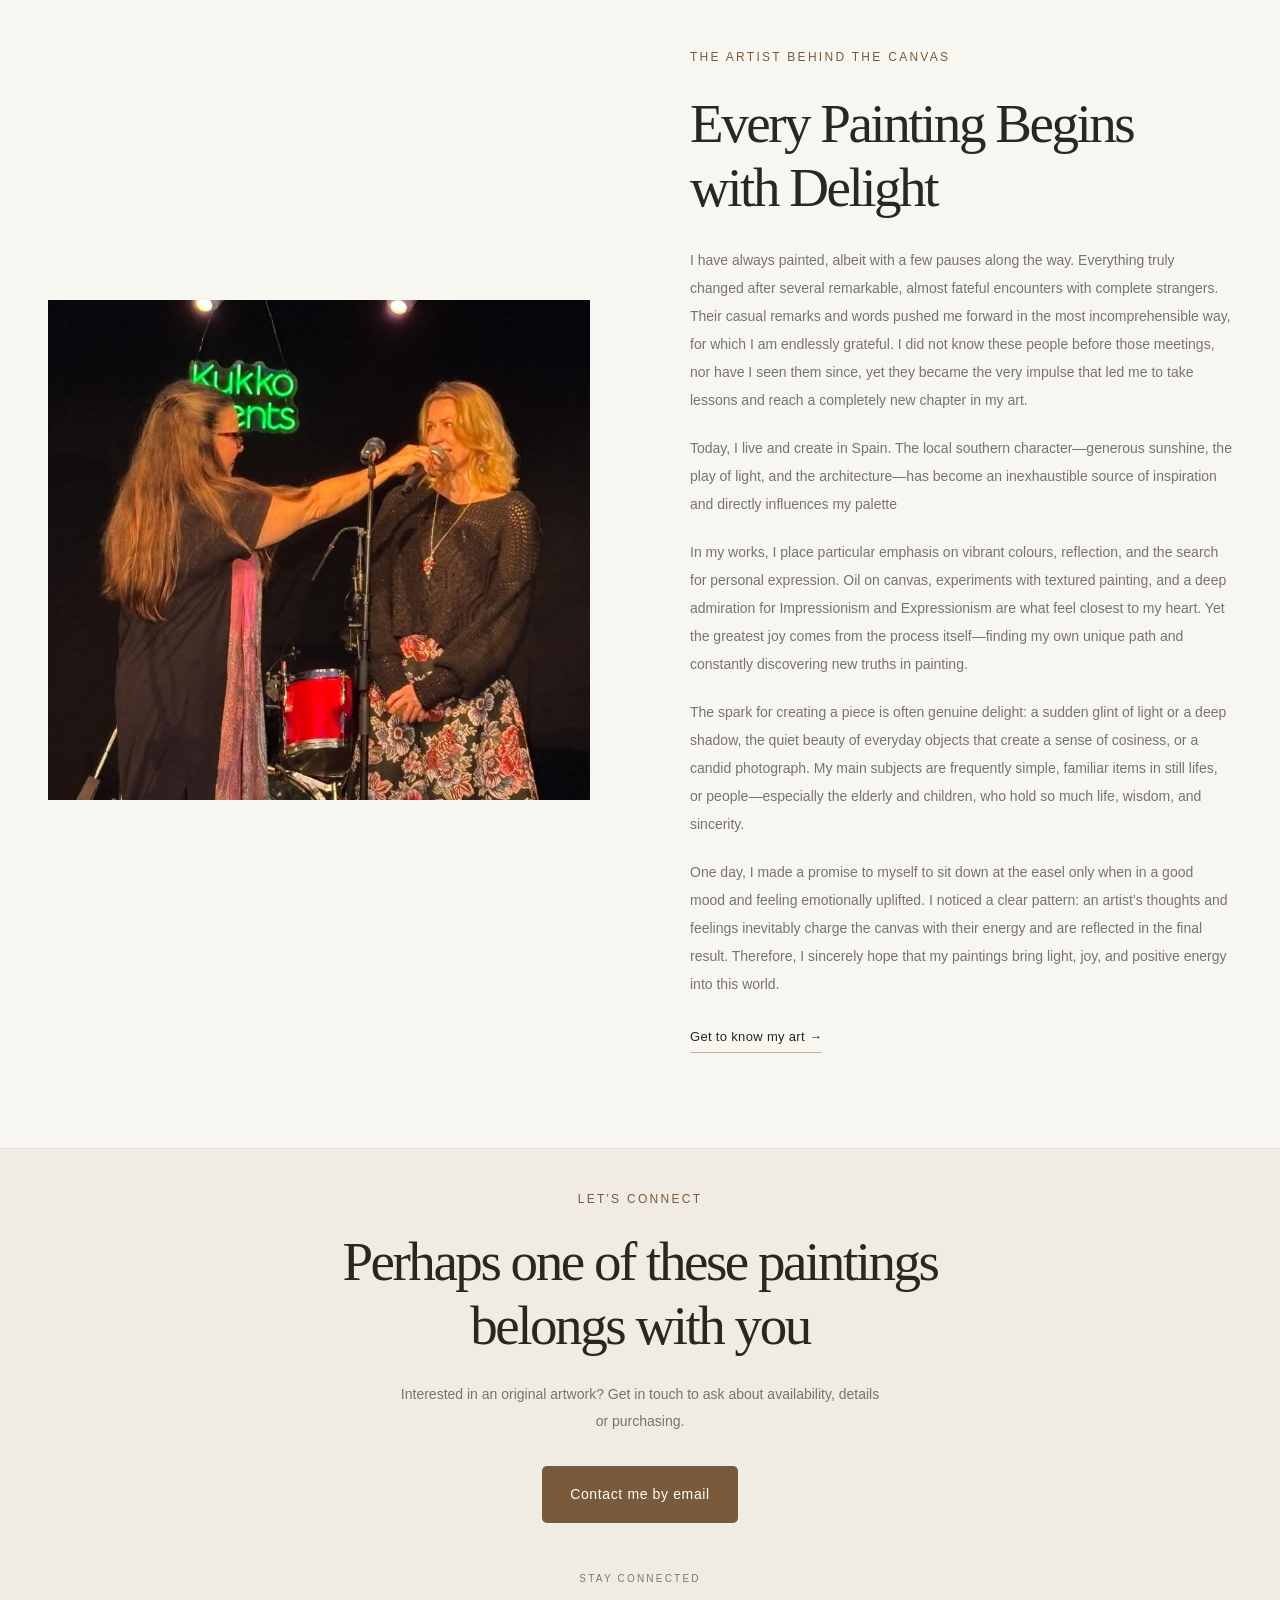
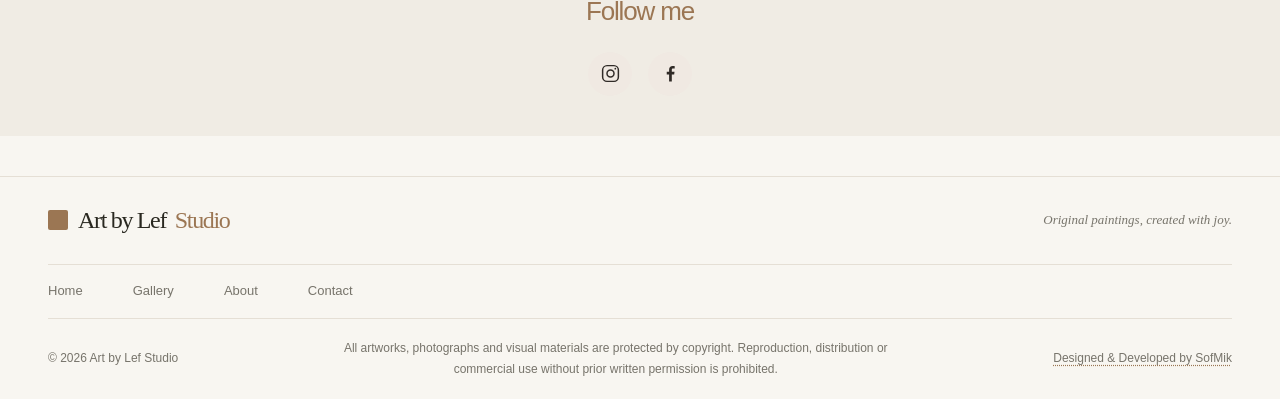
==== commit 7cae62dd: "Update" ====
--- a/index.html
+++ b/index.html
@@ -6,10 +6,10 @@
   <meta name="viewport" content="width=device-width, initial-scale=1">
 
   <meta name="description"
-    content="Discover original paintings by Elena. Explore landscapes, portraits, still life and textured painting.">
+    content="Discover original paintings. Explore landscapes, portraits, still life and textured painting.">
   <meta name="theme-color" content="#f8f6f1">
 
-  <title>Elena Art House — Original Paintings</title>
+  <title>Art by Lef Studio — Original Paintings</title>
 
   <link rel="stylesheet" href="style.css">
 
@@ -24,9 +24,9 @@
   <header class="site-header">
     <div class="header-inner">
 
-      <a class="brand" href="#home" aria-label="Elena ArtHouse home">
+      <a class="brand" href="#home" aria-label="Art by Lef Studio home">
         <span class="logo-mark" aria-hidden="true"></span>
-        <span class="brand-name"><span>Art by Lef </span>Studio</span>
+        <span class="brand-name">Art by Lef <span>Studio</span></span>
       </a>
 
       <nav class="language-switcher" aria-label="Choose language">
@@ -59,16 +59,18 @@
 
       <div class="hero-content">
         <p class="eyebrow" data-i18n="hero.eyebrow">
-          ORIGINAL ARTWORKS · MADE WITH SOUL
+          ORIGINAL ARTWORKS · MADE WITH JOY
         </p>
 
         <h1 data-i18n="hero.title">
-          Art that speaks to the soul.
+          Painting as a Way of Speaking an Authentic Language
         </h1>
 
-        <p class="hero-description" data-i18n="hero.description">
-          Discover original paintings inspired by nature,
-          emotions and the beauty of everyday life.
+        <p class="hero-description" data-i18n="hero.description-first">
+        Discover original works inspired by the beauty of the world, people, photographs and memories.
+        </p>
+         <p class="hero-description" data-i18n="hero.description-second">
+        Behind every painting are reflection and a search for my own form of expression.
         </p>
 
         <a class="button button-light" href="#gallery" data-i18n="hero.button">
@@ -81,7 +83,7 @@
       </div>
 
       <div class="hero-art">
-        <img src="images/paintings/textured-painting/the-wild-grape.jpg" alt="Featured original painting by Elena"
+        <img src="images/paintings/textured-painting/the-wild-grape.webp" alt="Featured original painting by Elena"
           data-i18n-alt="hero.imageAlt" fetchpriority="high">
 
         <p class="hero-art-caption" data-i18n="hero.imageCaption">
@@ -99,8 +101,8 @@
           DISCOVER THE COLLECTION
         </p>
 
-        <h2 data-i18n="gallery.title">
-          Art in different forms
+        <h2 class="gallery-title" data-i18n="gallery.title">
+           Expressions on Canvas
         </h2>
 
         <p data-i18n="gallery.description">
@@ -123,7 +125,7 @@
 
           <a class="category-image" href="galleries/portraits.html" aria-label="Explore portraits"
             data-i18n-aria-label="categories.portraits">
-            <img src="images/paintings/portraits/little-harvest.jpg" alt="Original portrait painting" loading="lazy">
+            <img src="images/paintings/portraits/little-harvest.webp" alt="Original portrait painting" loading="lazy">
           </a>
 
           <div class="category-info">
@@ -145,7 +147,7 @@
           </div>
           <a class="category-image" href="galleries/still-life.html" aria-label="Explore still life paintings"
             data-i18n-aria-label="categories.stillLife">
-            <img id="featured-still-life" src="images/paintings/still-life/old-lamp.jpg" alt="Old lamp" loading="lazy">
+            <img id="featured-still-life" src="images/paintings/still-life/old-lamp.webp" alt="Old lamp" loading="lazy">
           </a>
 
           <div class="category-info">
@@ -166,7 +168,7 @@
           </div>
           <a class="category-image" href="galleries/textured-painting.html" aria-label="Explore textured paintings"
             data-i18n-aria-label="categories.textured">
-            <img src="images/paintings/portraits/memories-of-summer.jpg" alt="Original textured painting"
+            <img src="images/paintings/portraits/memories-of-summer.webp" alt="Original textured painting"
               loading="lazy">
           </a>
           <div class="category-info">
@@ -207,7 +209,7 @@
     <section class="about section" id="about">
 
       <div class="about-image">
-        <img src="images/artist/portrait.jpg" alt="Elena, the artist" data-i18n-alt="about.imageAlt" loading="lazy">
+        <img src="images/artist/portrait/portrait1.jpg" alt="The artist" data-i18n-alt="about.imageAlt" loading="lazy">
       </div>
 
       <div class="about-content">
@@ -216,20 +218,26 @@
         </p>
 
         <h2 data-i18n="about.title">
-          Every painting begins with a feeling.
+          Every Painting Begins with Delight
         </h2>
 
         <p data-i18n="about.text">
-          I am Elena, an artist inspired by the colours of nature,
-          the emotions of everyday life and the beauty of imperfect moments.
-        </p>
-
-        <p data-i18n="about.textExtra">
+          I have always painted, albeit with a few pauses along the way. Everything truly changed after several remarkable, almost fateful encounters with complete strangers. Their casual remarks and words pushed me forward in the most incomprehensible way, for which I am endlessly grateful. I did not know these people before those meetings, nor have I seen them since, yet they became the very impulse that led me to take lessons and reach a completely new chapter in my art.
+        </p>
+        <p data-i18n="about.textExtra-first">
+          Today, I live and create in Spain. The local southern character—generous sunshine, the play of light, and the architecture—has become an inexhaustible source of inspiration and directly influences my palette.
+        </p>
+          <p data-i18n="about.textExtra-second">
           Through different styles and textures, I create original works
           that bring warmth, character and individuality into a space.
         </p>
-
-        <a class="text-link" href="#contact" data-i18n="about.link">
+          <p data-i18n="about.textExtra-third">
+          The spark for creating a piece is often genuine delight: a sudden glint of light or a deep shadow, the quiet beauty of everyday objects that create a sense of cosiness, or a candid photograph. My main subjects are frequently simple, familiar items in still lifes, or people—especially the elderly and children, who hold so much life, wisdom, and sincerity.
+          <p data-i18n="about.textExtra-fourth">
+          One day, I made a promise to myself to sit down at the easel only when in a good mood and feeling emotionally uplifted. I noticed a clear pattern: an artist’s thoughts and feelings inevitably charge the canvas with their energy and are reflected in the final result. Therefore, I sincerely hope that my paintings bring light, joy, and positive energy into this world.
+        </p>
+
+        <a class="text-link" href="#gallery" data-i18n="about.link">
           Get to know my art →
         </a>
       </div>
@@ -244,7 +252,7 @@
       </p>
 
       <h2 data-i18n="contact.title">
-        Perhaps one of these paintings belongs with you.
+        Perhaps one of these paintings belongs with you
       </h2>
 
       <p data-i18n="contact.description">
@@ -299,13 +307,13 @@
 
       <!-- ROW 1: BRAND -->
       <div class="footer-row footer-row-brand">
-        <a class="brand" href="index.html" aria-label="Elena Art House home">
+        <a class="brand" href="index.html" aria-label="Art by Lef Studio home">
           <span class="logo-mark" aria-hidden="true"></span>
            <span class="brand-name">Art by Lef <span>Studio</span></span>
         </a>
 
         <p data-i18n="footer.tagline">
-          Original art, created with soul.
+          Original paintings, created with joy.
         </p>
       </div>
 
@@ -322,13 +330,13 @@
         <p>
           © <span id="current-year">2026</span> Art by Lef Studio
         </p>
-        <p data-i18n="footer.rights">
+        <p class="footer-rights" data-i18n="footer.rights">
           All artworks, photographs and visual materials are protected by copyright. Reproduction, distribution or
           commercial use without prior written permission is prohibited.
         </p>
         <a class="footer-author" href="mailto:mailconnect.service@gmail.com?subject=Website%20enquiry"
           aria-label="Email SofMik" data-i18n="footer.author">
-          Website by <span>SofMik</span>
+        Designed & Developed by <span>SofMik</span>
         </a>
       </div>
 
--- a/style.css
+++ b/style.css
@@ -123,7 +123,7 @@
 }
 
 h1 {
-  font-size: clamp(48px, 6.3vw, 68px);
+  font-size: clamp(48px, 6.3vw, 65px);
   line-height: 1.08;
 }
 
@@ -153,10 +153,22 @@
   position: sticky;
   top: 0;
   z-index: 100;
+  isolation: isolate;
   border-bottom: 1px solid rgb(229 223 213 / 85%);
+  background: transparent;
+}
+
+.site-header::before {
+  content: "";
+  position: absolute;
+  inset: 0;
+  z-index: -1;
+
   background: rgb(248 246 241 / 65%);
   backdrop-filter: blur(14px);
   -webkit-backdrop-filter: blur(14px);
+
+  pointer-events: none;
 }
 
 .header-inner {
@@ -357,7 +369,7 @@
   padding-block: clamp(30px, 5vw, 60px);
 
   display: grid;
-  grid-template-columns: 1.15fr 0.85fr;
+  grid-template-columns: 1.10fr 0.90fr;
   align-items: center;
   gap: clamp(35px, 3vw, 75px);
 }
@@ -385,7 +397,7 @@
 .hero-note {
   margin: 23px 0 0;
   color: var(--color-muted);
-  font-size: 12px;
+  font-size: 13px;
   letter-spacing: 0.045em;
 }
 
@@ -398,7 +410,7 @@
 
 .hero-art img {
   display: block;
-  width: 75%;
+  width: 85%;
   height: auto;
   aspect-ratio: 2632 / 3700;
   object-fit: contain;
@@ -445,7 +457,7 @@
 .section-heading > p:last-child {
   margin-bottom: 0;
   color: var(--color-muted);
-  font-size: 14px;
+  font-size: 15px;
 }
 
 .section-heading p.bymail {
@@ -457,6 +469,10 @@
 
 .section-title {
   margin-bottom: 15px;
+}
+
+.gallery-title {
+   color: var(--color-accent-dark);
 }
 
 /* 8. FOUR  CATEGORY CARDS */
@@ -518,7 +534,7 @@
   padding-bottom: 3px;
   border-bottom: 1px solid #c7b49d;
   color: var(--color-text);
-  font-size: 12px;
+  font-size: 13px;
   letter-spacing: 0.025em;
   transition:
     color var(--transition),
@@ -534,12 +550,12 @@
 
 .about {
   display: grid;
-  grid-template-columns: 1fr 0.9fr;
+  grid-template-columns: 1fr 1fr;
   align-items: center;
-  gap: clamp(50px, 9vw, 125px);
-  padding-block: 100px 60px;
+  gap: clamp(30px, 9vw, 100px);
+  padding-block: 50px 50px;
   border-top: 1px solid var(--color-border);
-  margin: 50px auto;
+  margin: 20px auto;
 }
 
 .about-image {
@@ -554,7 +570,7 @@
 }
 
 .about-content {
-  max-width: 470px;
+  max-width: 620px;
   padding-block: 25px;
 }
 
@@ -738,7 +754,7 @@
 
 .footer-nav a {
   color: var(--color-muted);
-  font-size: 12px;
+  font-size: 13px;
   transition: color var(--transition);
 }
 
@@ -749,16 +765,21 @@
 /* ROW 3: COPYRIGHT */
 
 .footer-bottom {
-  min-height: 62px;
+  min-height: 70px;
+  margin: 5px 0;
   justify-content: space-between;
   color: var(--color-muted);
-  font-size: 11px;
+  font-size: 12px;
   gap: 20px;
 }
 
 .footer-bottom p {
   margin: 0;
   text-align: center;
+}
+
+.footer-rights {
+  max-width: 600px;
 }
 
 .footer-author {
@@ -929,21 +950,21 @@
     position: absolute;
     top: calc(100% - 10px);
     right: 10px;
-    min-width: 160px;
+    min-width: 170px;
 
     display: none;
     align-items: stretch;
 
-    gap: 5px;
-    padding: 10px var(--gutter) 18px;
-    border-radius: 10px;
-    border: 1px solid rgba(255, 255, 255, 0.15);
-    border-bottom: 1px solid var(--color-border);
-    background: rgb(248 246 241 / 65%);
-    backdrop-filter: blur(14px);
-    -webkit-backdrop-filter: blur(14px);
-
-    box-shadow: 0 3px 18px rgba(0, 0, 0, 0.35);
+    gap: 3px;
+    padding: 10px var(--gutter) 10px;
+     border-radius: 10px;
+  border: 1px solid rgb(229 223 213 / 85%);
+
+  background: rgb(248 246 241 / 65%);
+  backdrop-filter: blur(14px);
+  -webkit-backdrop-filter: blur(14px);
+
+  box-shadow: 0 3px 18px rgb(0 0 0 / 15%);
   }
 
   .main-nav.is-open {
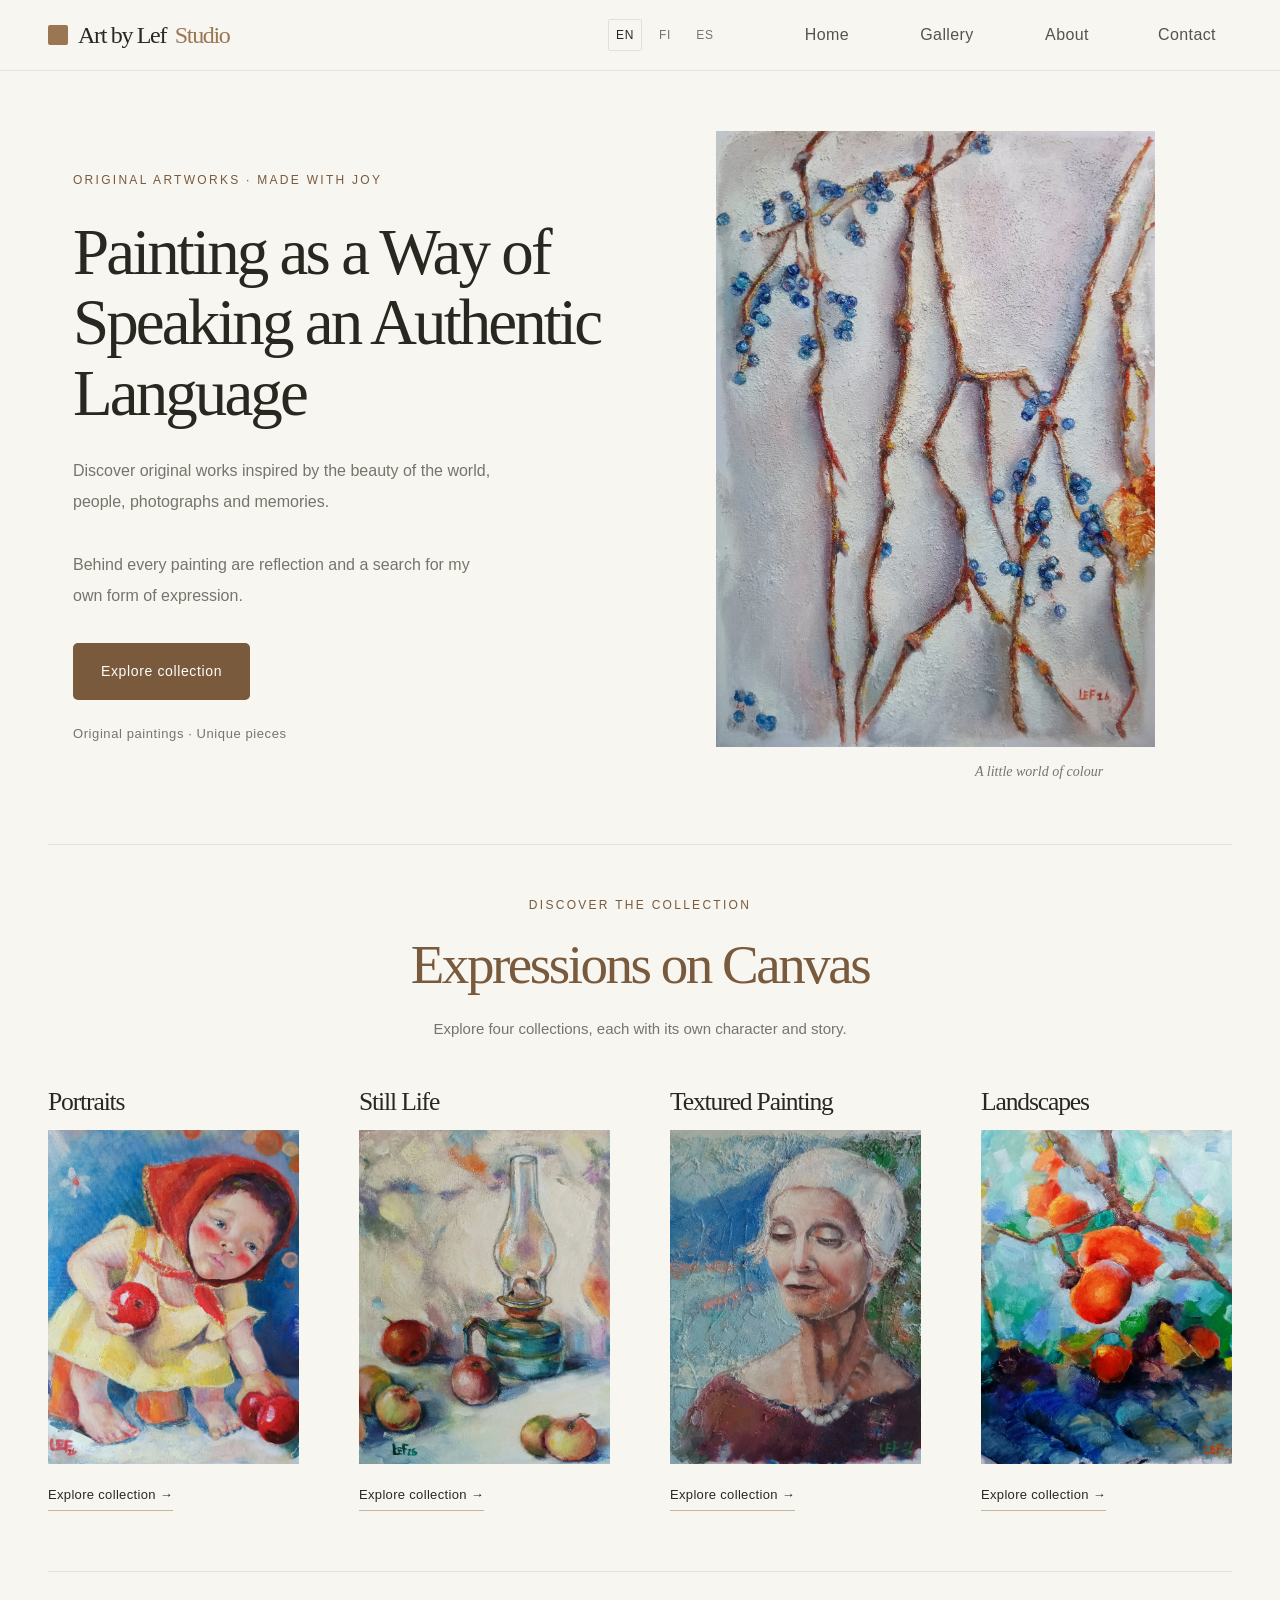
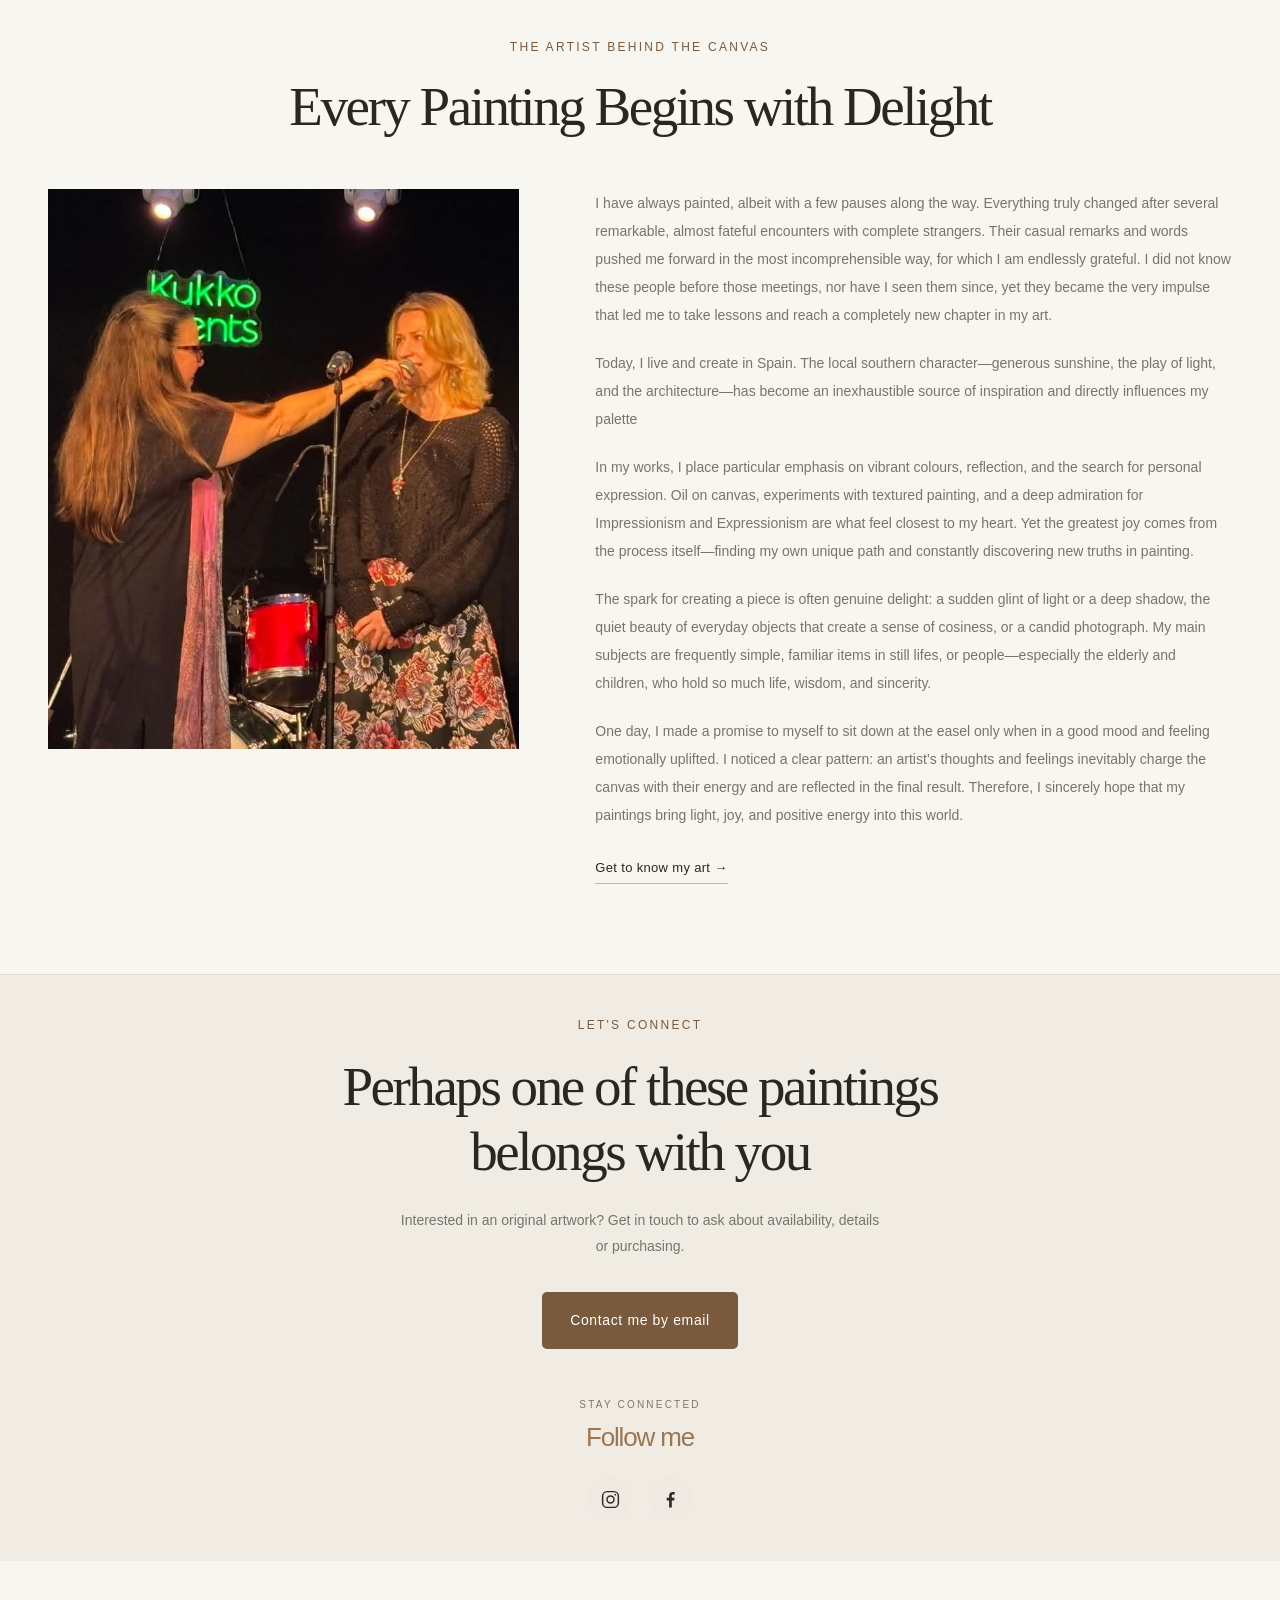
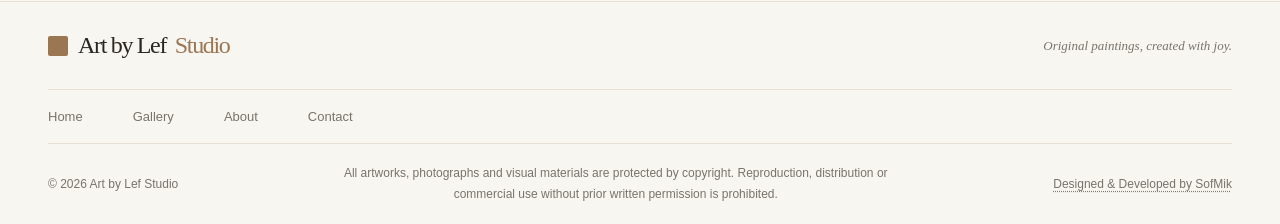
==== commit 6afe3418: "Update" ====
--- a/index.html
+++ b/index.html
@@ -206,43 +206,63 @@
     </section>
 
     <!-- ABOUT THE ARTIST -->
-    <section class="about section" id="about">
-
-      <div class="about-image">
-        <img src="images/artist/portrait/portrait1.jpg" alt="The artist" data-i18n-alt="about.imageAlt" loading="lazy">
-      </div>
-
-      <div class="about-content">
-        <p class="eyebrow" data-i18n="about.eyebrow">
-          THE ARTIST BEHIND THE CANVAS
-        </p>
-
-        <h2 data-i18n="about.title">
-          Every Painting Begins with Delight
-        </h2>
-
-        <p data-i18n="about.text">
-          I have always painted, albeit with a few pauses along the way. Everything truly changed after several remarkable, almost fateful encounters with complete strangers. Their casual remarks and words pushed me forward in the most incomprehensible way, for which I am endlessly grateful. I did not know these people before those meetings, nor have I seen them since, yet they became the very impulse that led me to take lessons and reach a completely new chapter in my art.
-        </p>
-        <p data-i18n="about.textExtra-first">
-          Today, I live and create in Spain. The local southern character—generous sunshine, the play of light, and the architecture—has become an inexhaustible source of inspiration and directly influences my palette.
-        </p>
-          <p data-i18n="about.textExtra-second">
-          Through different styles and textures, I create original works
-          that bring warmth, character and individuality into a space.
-        </p>
-          <p data-i18n="about.textExtra-third">
-          The spark for creating a piece is often genuine delight: a sudden glint of light or a deep shadow, the quiet beauty of everyday objects that create a sense of cosiness, or a candid photograph. My main subjects are frequently simple, familiar items in still lifes, or people—especially the elderly and children, who hold so much life, wisdom, and sincerity.
-          <p data-i18n="about.textExtra-fourth">
-          One day, I made a promise to myself to sit down at the easel only when in a good mood and feeling emotionally uplifted. I noticed a clear pattern: an artist’s thoughts and feelings inevitably charge the canvas with their energy and are reflected in the final result. Therefore, I sincerely hope that my paintings bring light, joy, and positive energy into this world.
-        </p>
-
-        <a class="text-link" href="#gallery" data-i18n="about.link">
-          Get to know my art →
-        </a>
-      </div>
-
-    </section>
+    
+<!-- ABOUT THE ARTIST -->
+<section class="about section" id="about">
+
+  <!-- CHANGED: общий заголовок раздела -->
+  <div class="about-heading">
+    <p class="eyebrow" data-i18n="about.eyebrow">
+      THE ARTIST BEHIND THE CANVAS
+    </p>
+
+    <h2 data-i18n="about.title">
+      Every Painting Begins with Delight
+    </h2>
+  </div>
+
+  <!-- CHANGED: два блока — фотография и текст -->
+  <div class="about-layout">
+
+    <div class="about-image">
+      <img
+        src="images/artist/portrait/portrait1.jpg"
+        alt="The artist"
+        data-i18n-alt="about.imageAlt"
+        loading="lazy">
+    </div>
+
+    <div class="about-content">
+
+      <p data-i18n="about.text">
+        I have always painted, albeit with a few pauses along the way. Everything truly changed after several remarkable, almost fateful encounters with complete strangers. Their casual remarks and words pushed me forward in the most incomprehensible way, for which I am endlessly grateful. I did not know these people before those meetings, nor have I seen them since, yet they became the very impulse that led me to take lessons and reach a completely new chapter in my art.
+      </p>
+
+      <p data-i18n="about.textExtra-first">
+        Today, I live and create in Spain. The local southern character—generous sunshine, the play of light, and the architecture—has become an inexhaustible source of inspiration and directly influences my palette.
+      </p>
+
+      <p data-i18n="about.textExtra-second">
+        Through different styles and textures, I create original works that bring warmth, character and individuality into a space.
+      </p>
+
+      <p data-i18n="about.textExtra-third">
+        The spark for creating a piece is often genuine delight: a sudden glint of light or a deep shadow, the quiet beauty of everyday objects that create a sense of cosiness, or a candid photograph. My main subjects are frequently simple, familiar items in still lifes, or people—especially the elderly and children, who hold so much life, wisdom, and sincerity.
+      </p>
+
+      <p data-i18n="about.textExtra-fourth">
+        One day, I made a promise to myself to sit down at the easel only when in a good mood and feeling emotionally uplifted. I noticed a clear pattern: an artist’s thoughts and feelings inevitably charge the canvas with their energy and are reflected in the final result. Therefore, I sincerely hope that my paintings bring light, joy, and positive energy into this world.
+      </p>
+
+      <a class="text-link" href="#gallery" data-i18n="about.link">
+        Get to know my art →
+      </a>
+
+    </div>
+
+  </div>
+</section>
+
 
     <!-- CONTACT -->
     <section class="contact section" id="contact">
--- a/style.css
+++ b/style.css
@@ -549,13 +549,31 @@
 /* 9. ABOUT THE ARTIST */
 
 .about {
-  display: grid;
-  grid-template-columns: 1fr 1fr;
-  align-items: center;
-  gap: clamp(30px, 9vw, 100px);
-  padding-block: 50px 50px;
+  display: block;
+  padding-block: 65px 70px;
   border-top: 1px solid var(--color-border);
   margin: 20px auto;
+}
+
+.about-heading {
+  max-width: 850px;
+  margin: 0 auto 50px;
+  text-align: center;
+}
+
+.about-heading .eyebrow {
+  margin-bottom: 17px;
+}
+
+.about-heading h2 {
+  margin-bottom: 0;
+}
+
+.about-layout {
+  display: grid;
+  grid-template-columns: minmax(0, 0.85fr) minmax(0, 1.15fr);
+  align-items: start;
+  gap: clamp(35px, 6vw, 80px);
 }
 
 .about-image {
@@ -564,25 +582,19 @@
 }
 
 .about-image img {
+  display: block;
   width: 100%;
-  height: clamp(400px, 48vw, 500px);
+  height: clamp(400px, 48vw, 560px);
   object-fit: cover;
+  object-position: center;
 }
 
 .about-content {
-  max-width: 620px;
-  padding-block: 25px;
-}
-
-.about-content .eyebrow {
-  margin-bottom: 24px;
-}
-
-.about-content h2 {
-  margin-bottom: 26px;
-}
-
-.about-content > p:not(.eyebrow) {
+  max-width: 680px;
+  padding-block: 0;
+}
+
+.about-content > p {
   margin-bottom: 20px;
   color: var(--color-muted);
   font-size: 14px;
@@ -592,6 +604,7 @@
 .about-content .text-link {
   margin-top: 8px;
 }
+
 
 /* 10. CONTACT */
 
@@ -1084,53 +1097,44 @@
   /* ABOUT — MOBILE */
 
   .about {
-    padding-block: 75px 85px;
+    padding-block: 50px 55px;
+  }
+
+  .about-heading {
+    margin-bottom: 30px;
+  }
+
+  .about-heading h2 {
+    font-size: clamp(32px, 7vw, 42px);
+  }
+
+  .about-layout {
     grid-template-columns: 1fr;
-    gap: 35px;
-    justify-items: center;
-    margin-inline: auto;
+    gap: 28px;
   }
 
   .about-image {
     width: 100%;
-    max-width: 440px;
+    max-width: 480px;
     margin-inline: auto;
   }
 
   .about-image img {
-    display: block;
     width: 100%;
     height: auto;
     max-height: 560px;
     aspect-ratio: 4 / 5;
     object-fit: cover;
-    object-position: center;
   }
 
   .about-content {
-    width: 100%;
-    max-width: 560px;
-    padding: 10px;
-    margin-inline: auto;
-    text-align: center;
-  }
-
-  .about-content .eyebrow {
-    margin-bottom: 20px;
-  }
-
-  .about-content h2 {
-    margin-bottom: 24px;
-  }
-
-  .about-content > p:not(.eyebrow) {
-    margin-bottom: 20px;
-    text-align: center;
-  }
-
-  .about-content .text-link {
-    display: inline-block;
-    margin-top: 8px;
+    max-width: 100%;
+    padding: 0;
+  }
+
+  .about-content > p {
+    font-size: 14px;
+    line-height: 1.9;
   }
 
   /* Contact */
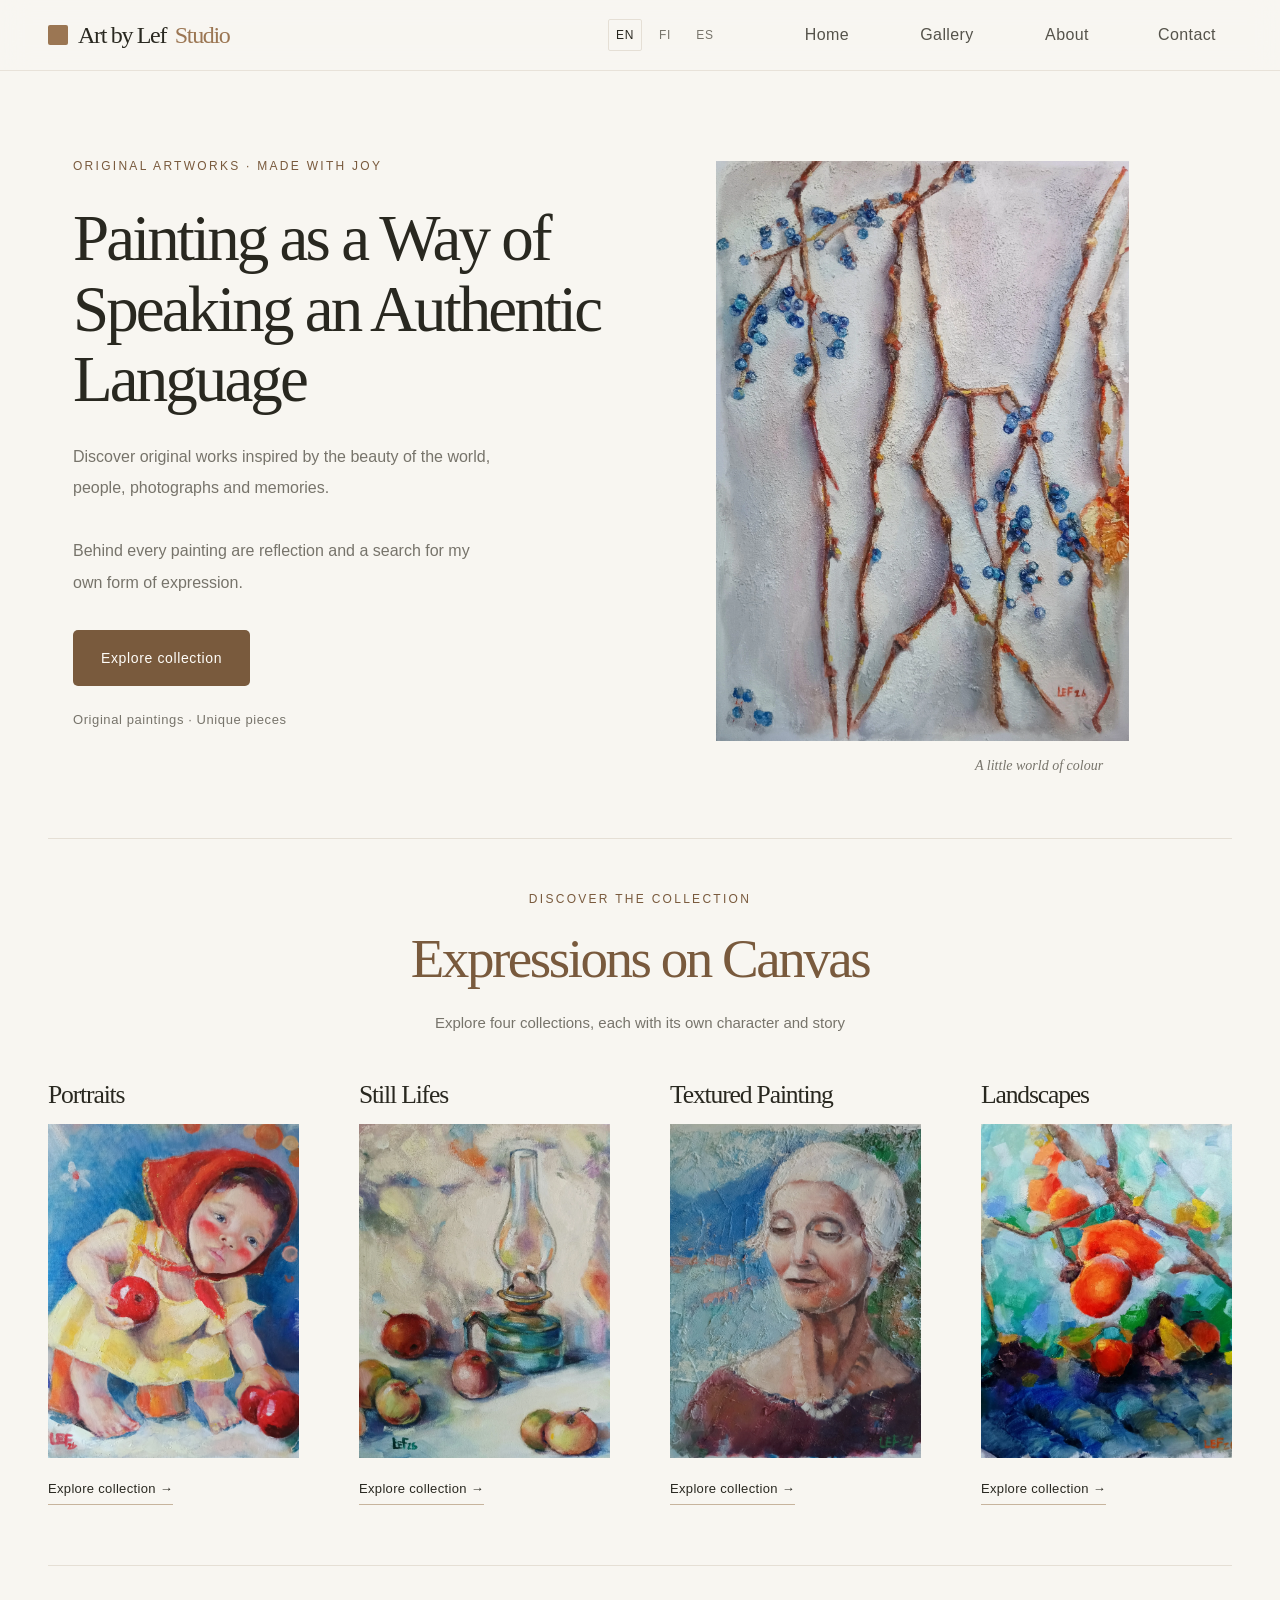
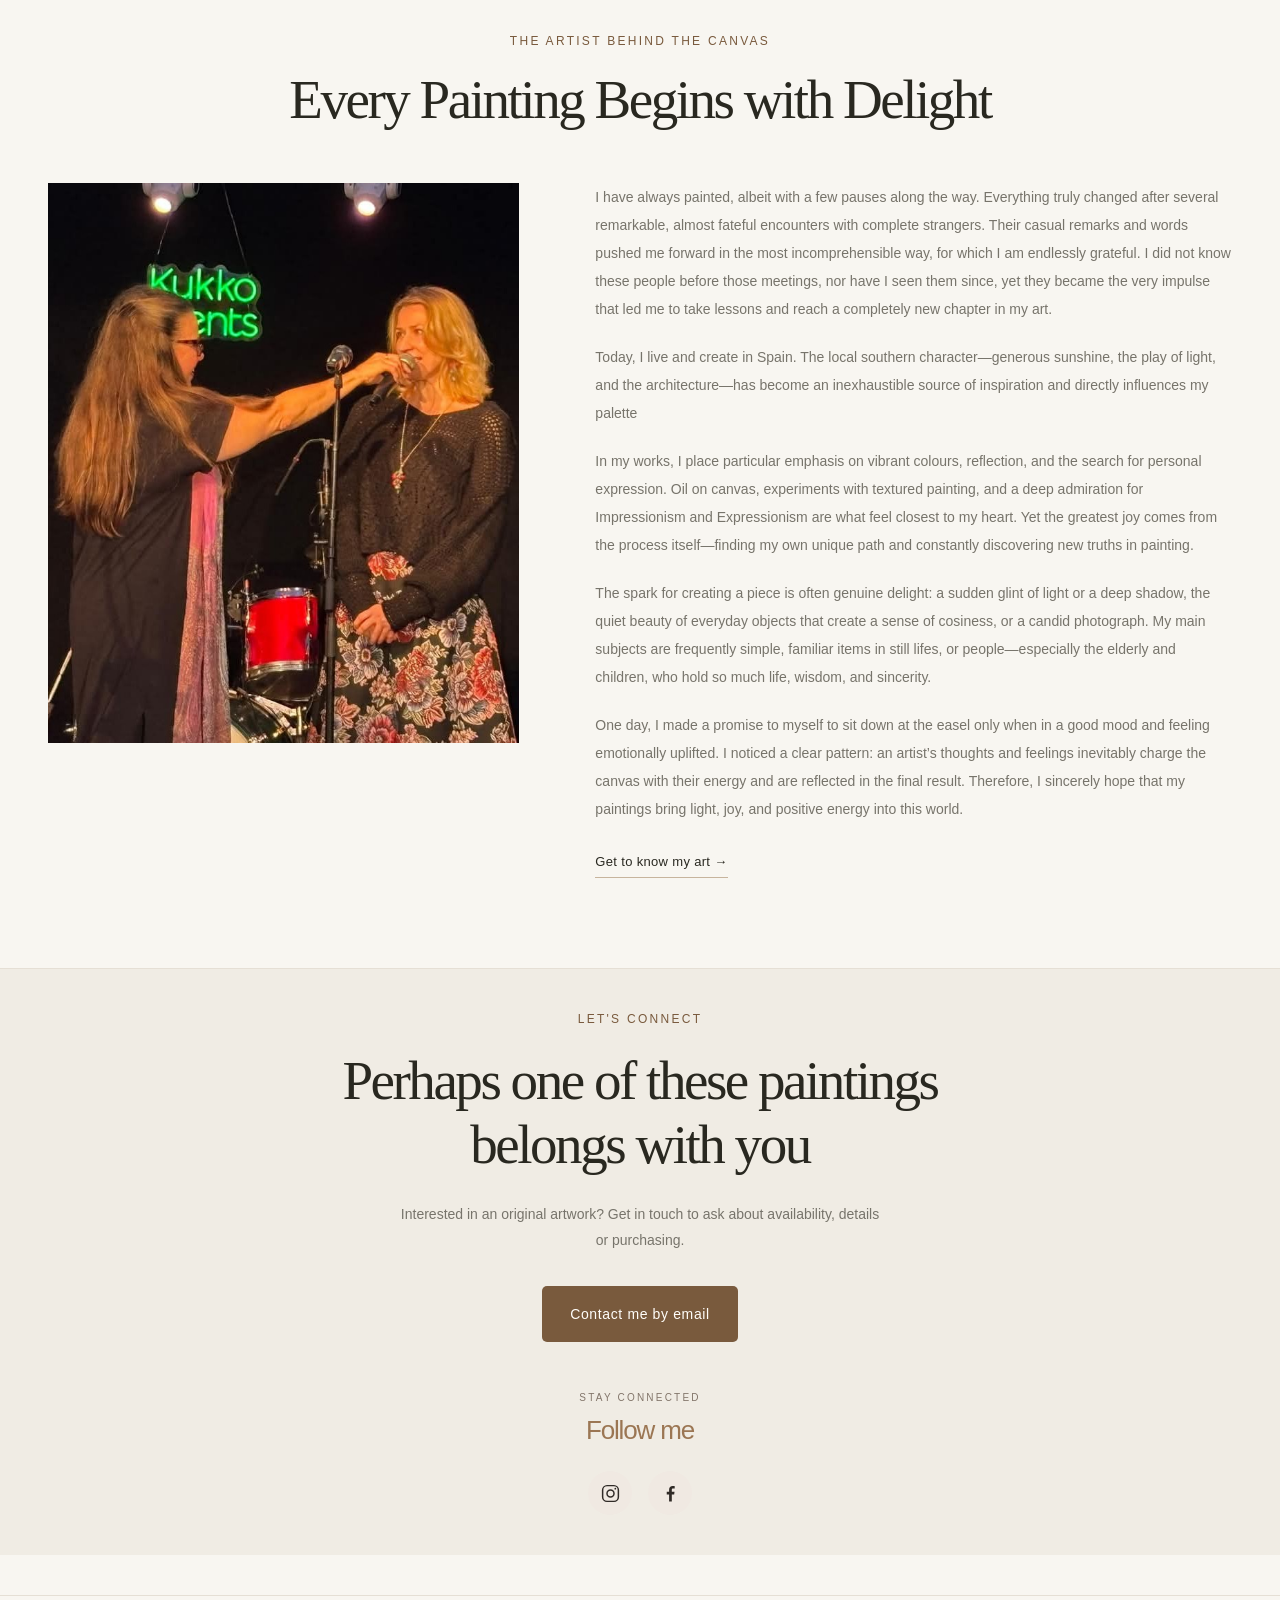
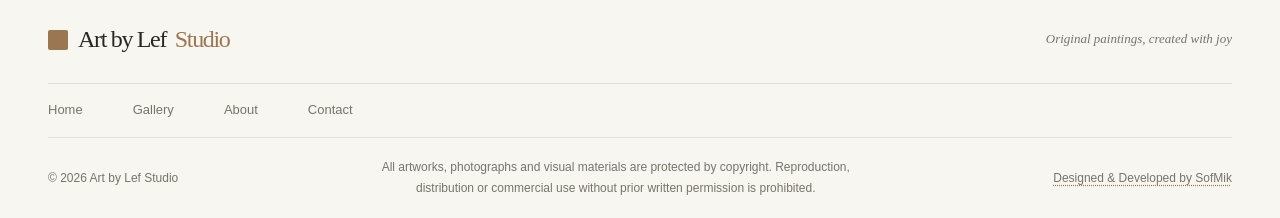
==== commit f8df5449: "Update" ====
--- a/index.html
+++ b/index.html
@@ -141,7 +141,7 @@
           <div class="category-info">
             <h3>
               <a href="galleries/still-life.html" data-i18n="categories.stillLife">
-                Still Life
+                Still Lifes
               </a>
             </h3>
           </div>
--- a/style.css
+++ b/style.css
@@ -1,6 +1,5 @@
 /* =========================================
-   ELENA ARTHOUSE
-   Elegant Art Gallery
+  >Art by Lef Studio
 ========================================= */
 
 /* 1. DESIGN TOKENS */
@@ -370,7 +369,7 @@
 
   display: grid;
   grid-template-columns: 1.10fr 0.90fr;
-  align-items: center;
+align-items: start;
   gap: clamp(35px, 3vw, 75px);
 }
 
@@ -410,11 +409,12 @@
 
 .hero-art img {
   display: block;
-  width: 85%;
+  width: 80%;
   height: auto;
   aspect-ratio: 2632 / 3700;
   object-fit: contain;
   object-position: center;
+  margin-top: 30px;
 }
 
 .hero-art-caption {
@@ -792,7 +792,7 @@
 }
 
 .footer-rights {
-  max-width: 600px;
+  max-width: 500px;
 }
 
 .footer-author {
@@ -923,11 +923,11 @@
   }
 
   html {
-    scroll-padding-top: 78px;
+    scroll-padding-top: 38px;
   }
 
   section[id] {
-    scroll-margin-top: 78px;
+    scroll-margin-top: 0px;
   }
 
   .header-inner {
@@ -1055,7 +1055,7 @@
 
   .hero-art img {
     display: block;
-    width: 75%;
+    width: 80%;
     max-width: 420px;
     height: auto;
     aspect-ratio: 2632 / 3700;
@@ -1074,7 +1074,7 @@
   /* Gallery */
 
   .gallery-preview {
-    padding-block: 75px 85px;
+    padding-block: 35px 40px;
   }
 
   .section-heading {
@@ -1096,46 +1096,64 @@
 
   /* ABOUT — MOBILE */
 
-  .about {
-    padding-block: 50px 55px;
-  }
-
-  .about-heading {
-    margin-bottom: 30px;
-  }
-
-  .about-heading h2 {
-    font-size: clamp(32px, 7vw, 42px);
-  }
-
-  .about-layout {
-    grid-template-columns: 1fr;
-    gap: 28px;
-  }
-
-  .about-image {
-    width: 100%;
-    max-width: 480px;
-    margin-inline: auto;
-  }
-
-  .about-image img {
-    width: 100%;
-    height: auto;
-    max-height: 560px;
-    aspect-ratio: 4 / 5;
-    object-fit: cover;
-  }
-
-  .about-content {
-    max-width: 100%;
-    padding: 0;
-  }
-
-  .about-content > p {
-    font-size: 14px;
-    line-height: 1.9;
-  }
+.about {
+  padding-block: 50px 55px;
+}
+
+
+.about-heading {
+  margin-bottom: 30px;
+  text-align: center;
+}
+
+.about-heading .eyebrow {
+  text-align: center;
+}
+
+.about-heading h2 {
+  text-align: center;
+  font-size: clamp(32px, 7vw, 42px);
+}
+
+.about-layout {
+  grid-template-columns: 1fr;
+  gap: 28px;
+}
+
+.about-image {
+  width: 100%;
+  max-width: 480px;
+  margin-inline: auto;
+}
+
+.about-image img {
+  display: block;
+  width: 100%;
+  height: auto;
+  max-height: 560px;
+  aspect-ratio: 4 / 5;
+  object-fit: cover;
+}
+
+.about-content {
+  width: 100%;
+  max-width: 100%;
+  padding: 0;
+  margin-inline: auto;
+  text-align: left;
+}
+
+.about-content > p {
+  font-size: 14px;
+  line-height: 1.9;
+  text-align: left;
+}
+
+.about-content .text-link {
+  display: inline-block;
+  text-align: left;
+}
+
 
   /* Contact */
 
@@ -1364,6 +1382,7 @@
 .painting-page-back {
   display: inline-block;
   text-decoration: none;
+  color: var(--color-accent-dark);
   font-size: 14px;
   font-weight: bold;
   margin-left: 20px;
@@ -1375,7 +1394,7 @@
 
 .painting-page-back:hover {
   border-color: var(--color-accent-dark);
-  color: var(--color-accent-dark);
+  color: var(--color-accent-light);
 }
 
 
@@ -1418,6 +1437,7 @@
 .painting-page-meta p {
   margin: 10px 0 5px;
   line-height: 1.7;
+  font-style: italic;
 }
 
 .painting-page-description {
@@ -1656,3 +1676,11 @@
     transition: none;
   }
 }
+
+[hidden] {
+  display: none !important;
+}
+
+html {
+  overflow-anchor: none;
+}
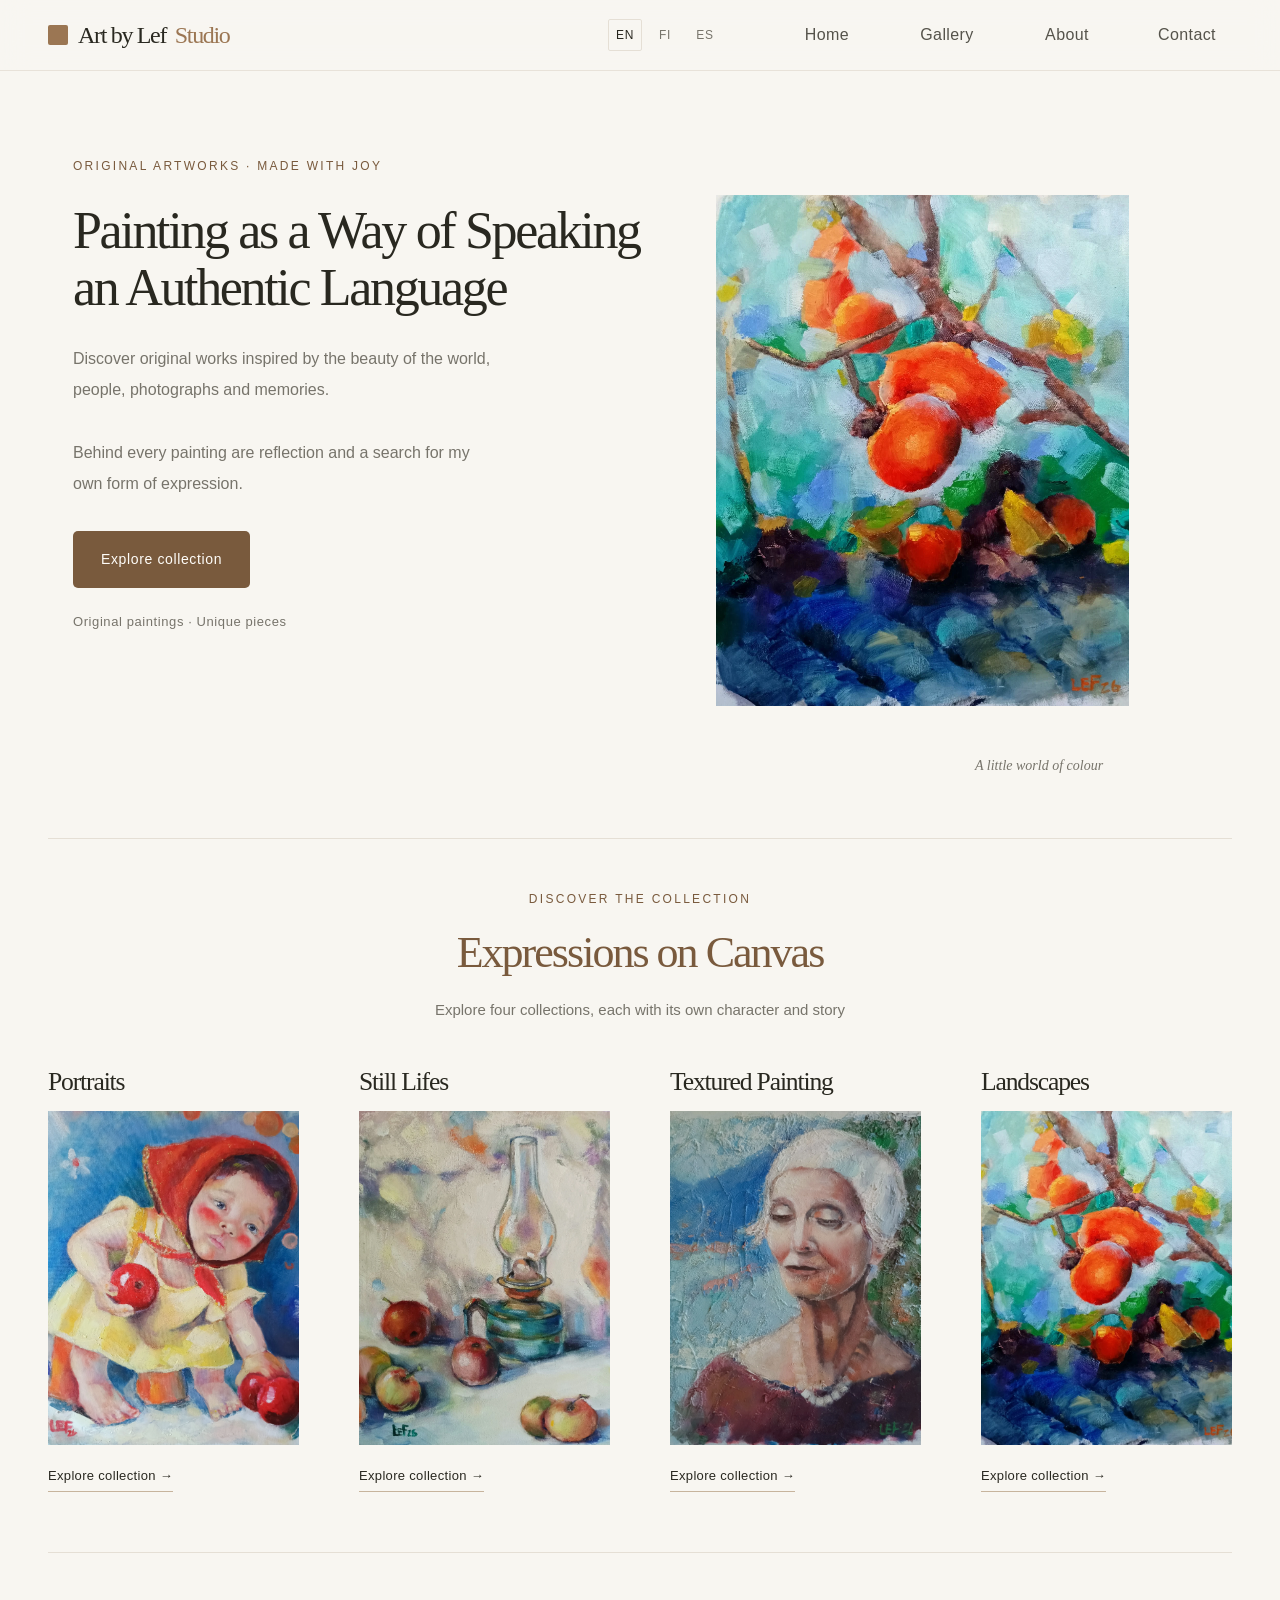
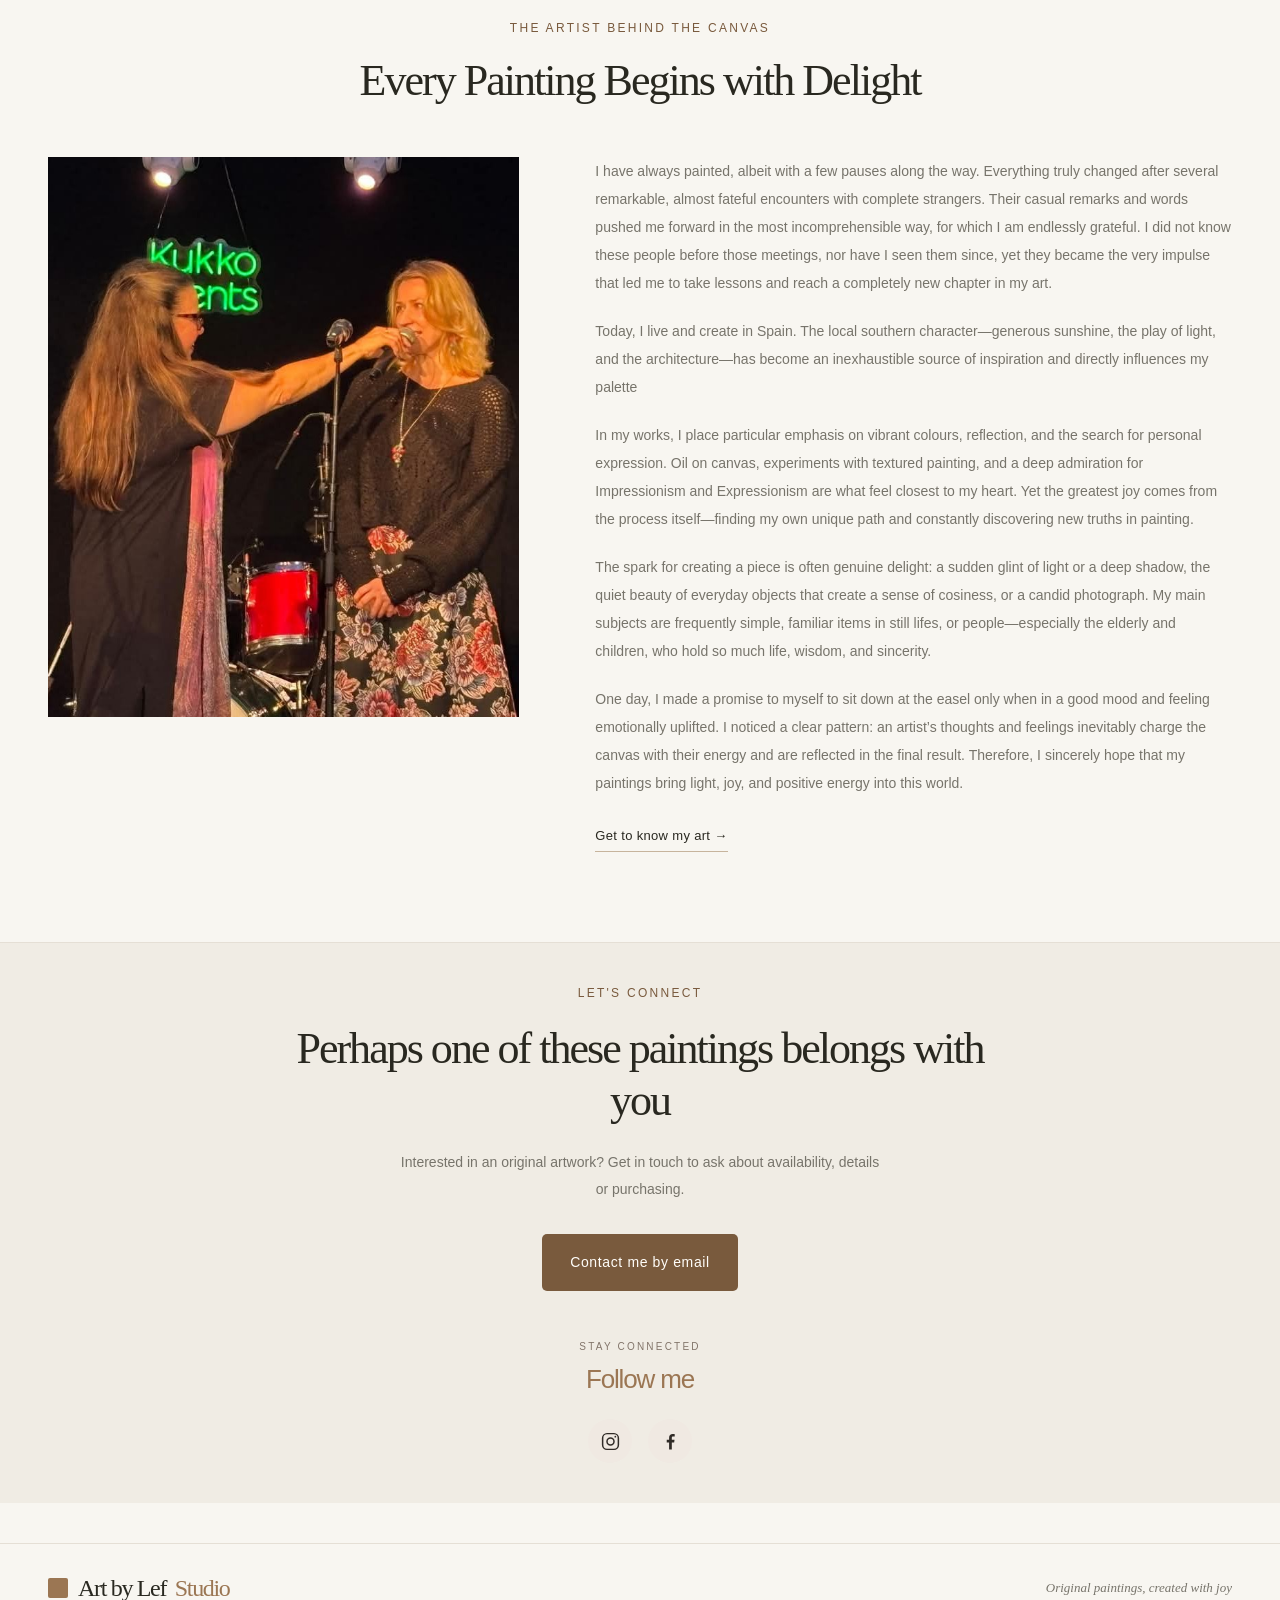
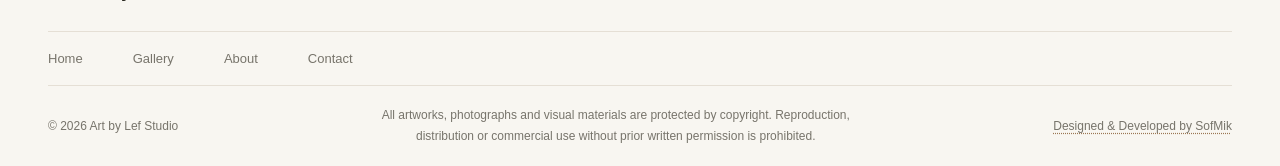
==== commit 59ffe4a3: "Update" ====
--- a/index.html
+++ b/index.html
@@ -83,7 +83,7 @@
       </div>
 
       <div class="hero-art">
-        <img src="images/paintings/textured-painting/the-wild-grape.webp" alt="Featured original painting by Elena"
+        <img src="images/paintings/landscapes/crystal-autumn.webp" alt="Featured original painting by Elena"
           data-i18n-alt="hero.imageAlt" fetchpriority="high">
 
         <p class="hero-art-caption" data-i18n="hero.imageCaption">
--- a/style.css
+++ b/style.css
@@ -122,12 +122,12 @@
 }
 
 h1 {
-  font-size: clamp(48px, 6.3vw, 65px);
+  font-size: clamp(44px, 6.3vw, 52px);
   line-height: 1.08;
 }
 
 h2 {
-  font-size: clamp(36px, 4.3vw, 56px);
+  font-size: clamp(32px, 4.3vw, 44px);
   line-height: 1.17;
 }
 
@@ -1030,7 +1030,7 @@
   }
 
   .hero h1 {
-    font-size: clamp(46px, 11vw, 68px);
+    font-size: clamp(46px, 11vw, 50px);
   }
 
   .hero-description {
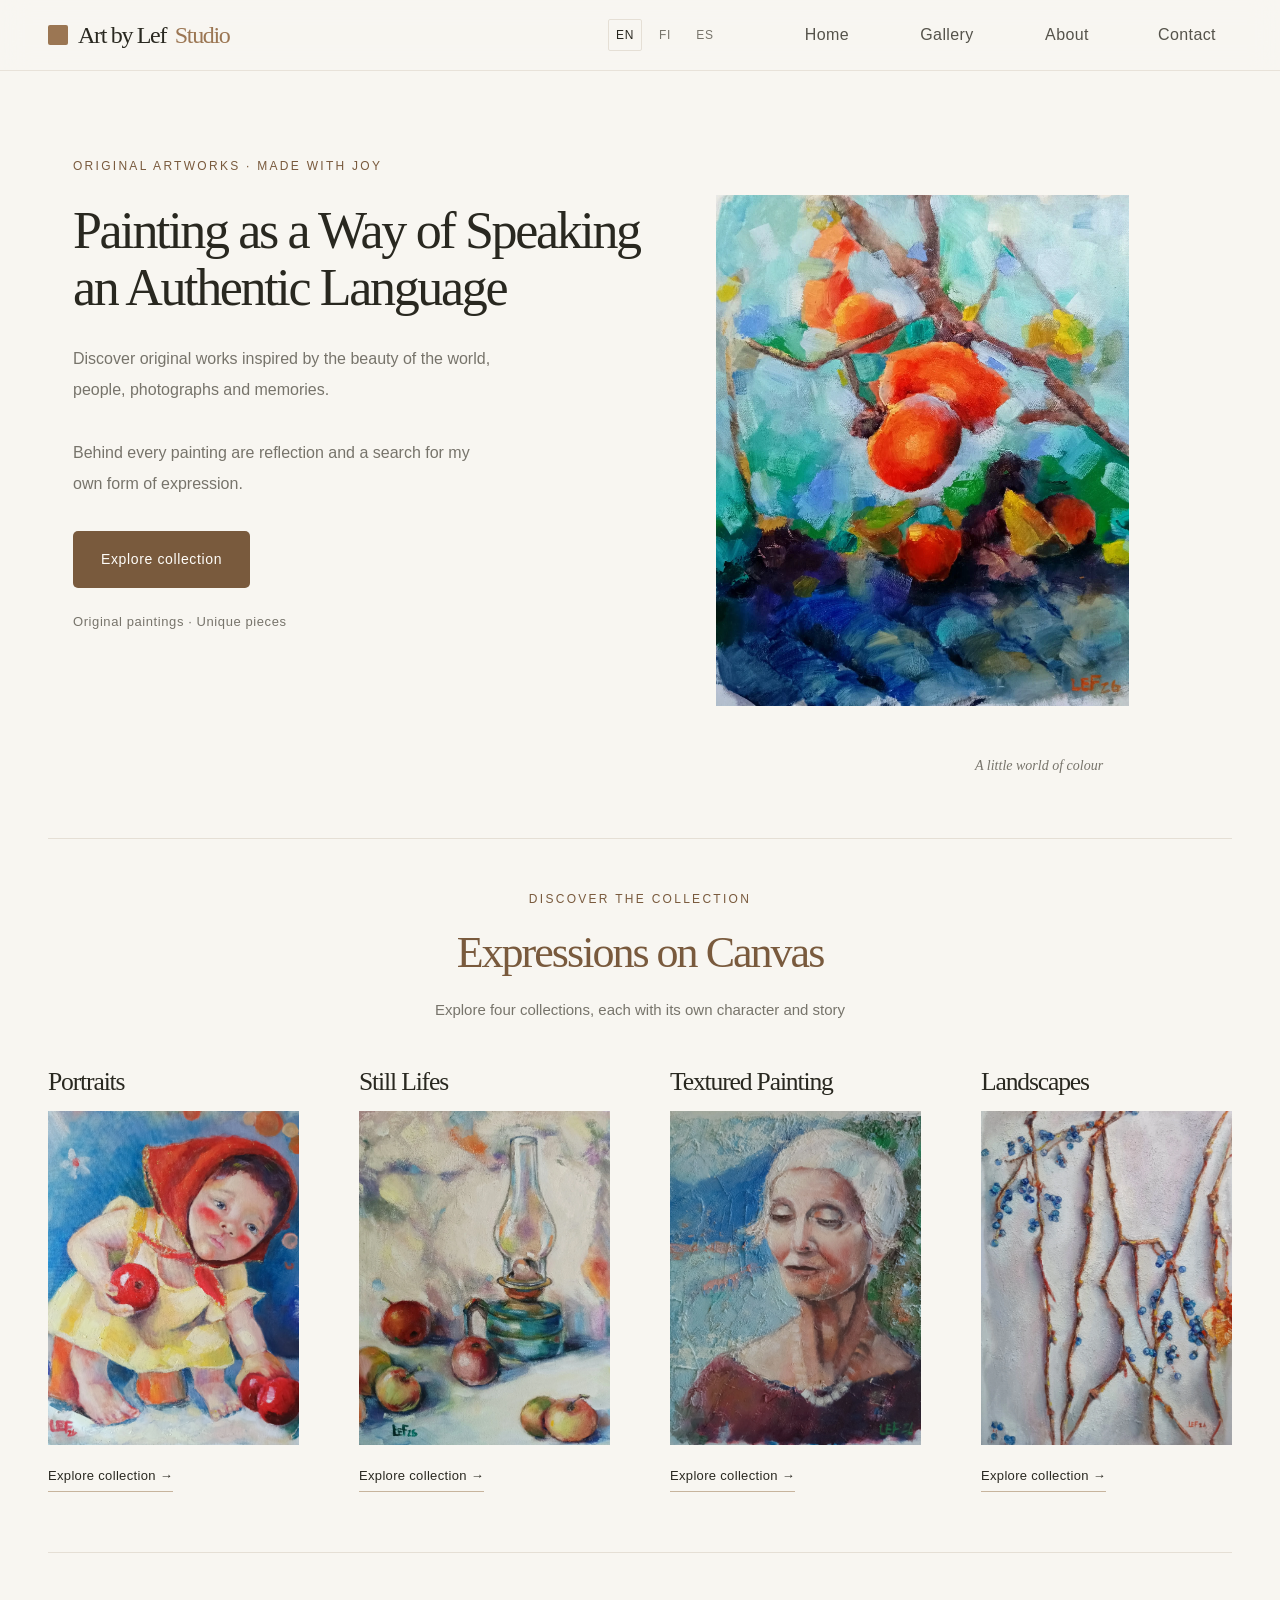
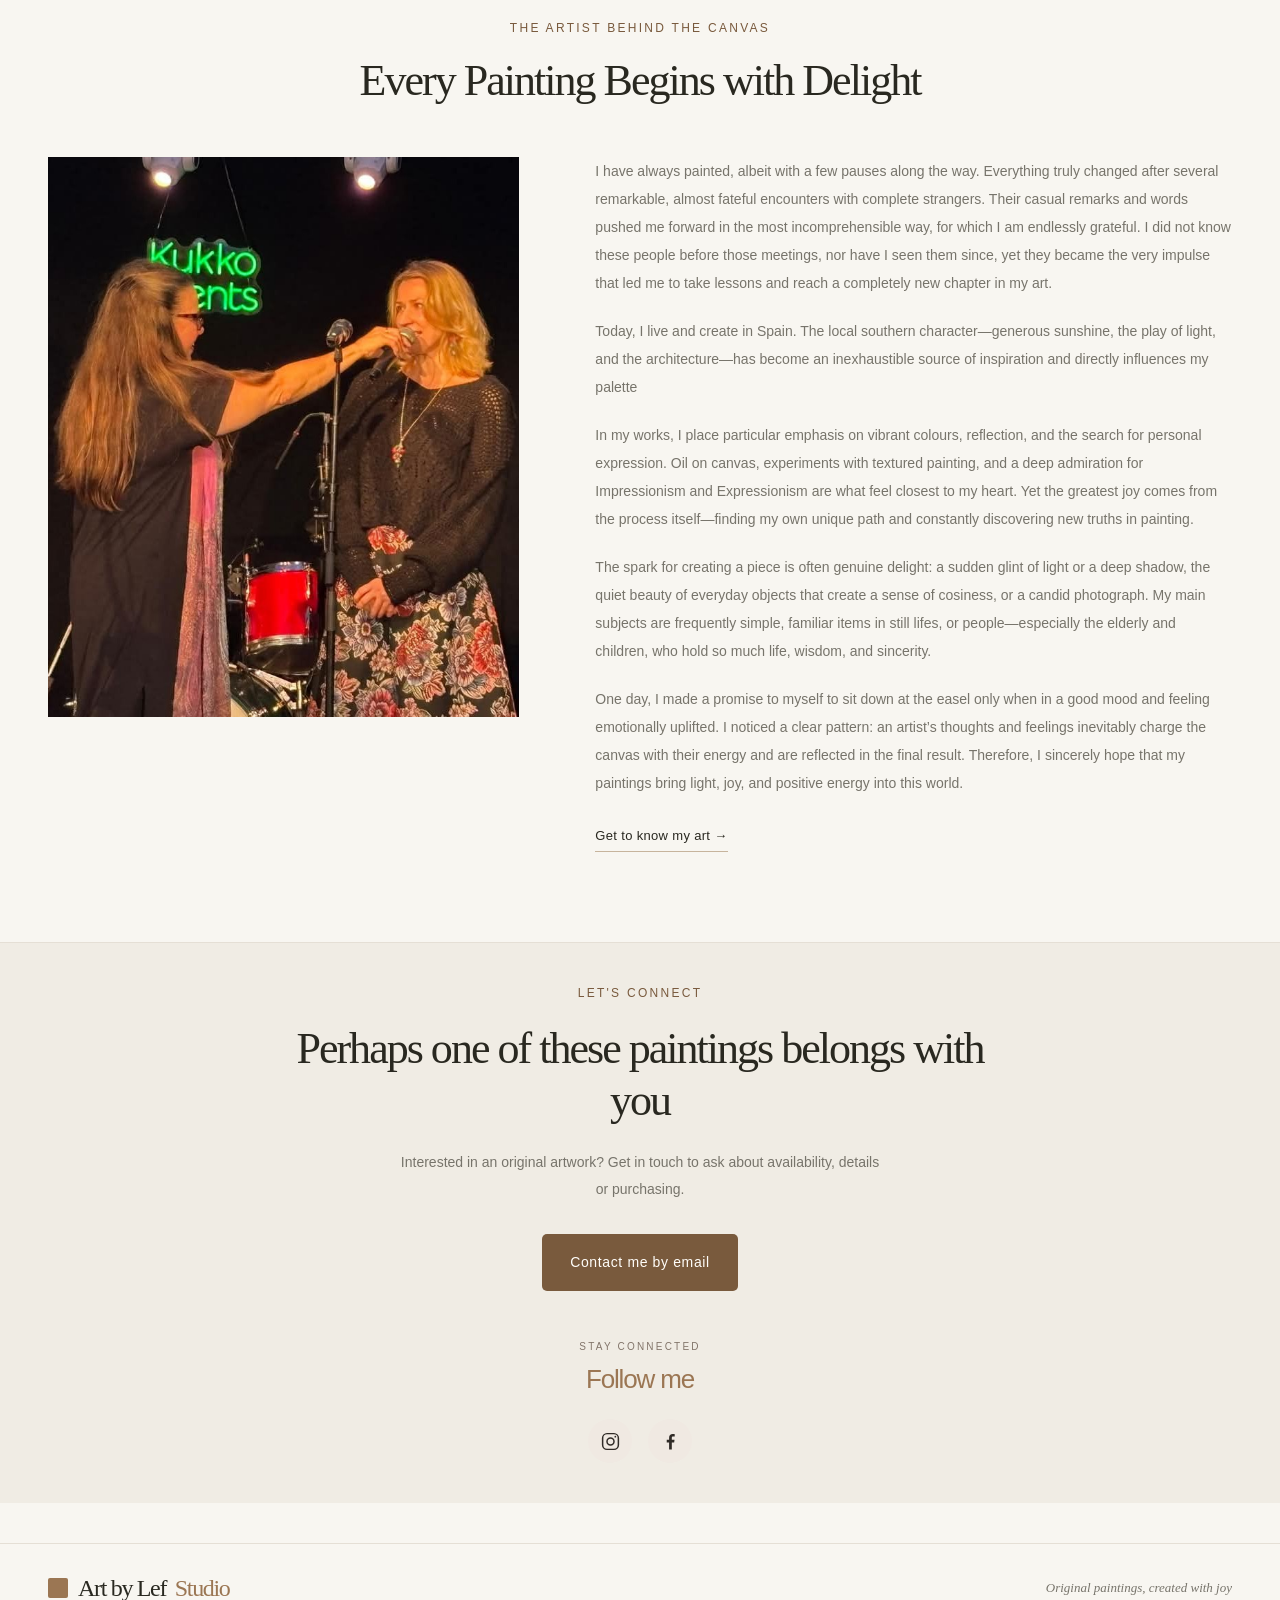
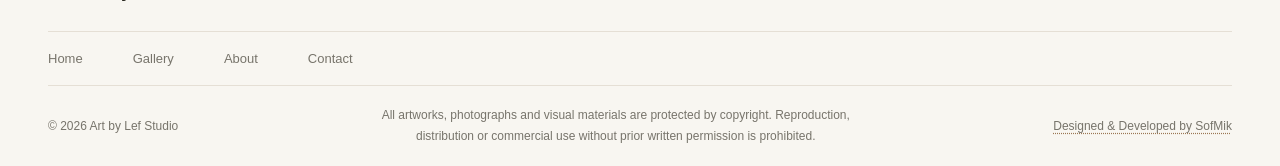
==== commit d2e880f0: "Update" ====
--- a/index.html
+++ b/index.html
@@ -83,7 +83,7 @@
       </div>
 
       <div class="hero-art">
-        <img src="images/paintings/landscapes/crystal-autumn.webp" alt="Featured original painting by Elena"
+        <img src="images/paintings/landscapes/crystal-autumn.webp" alt="Featured original painting"
           data-i18n-alt="hero.imageAlt" fetchpriority="high">
 
         <p class="hero-art-caption" data-i18n="hero.imageCaption">
@@ -191,7 +191,7 @@
           </div>
           <a class="category-image" href="galleries/landscapes.html" aria-label="Explore landscapes"
             data-i18n-aria-label="categories.landscapes">
-            <img src="images/paintings/landscapes/crystal-autumn.webp" alt="Original landscape painting"
+            <img src="images/paintings/textured-painting/the-wild-grape.webp" alt="Original landscape painting"
               loading="lazy">
           </a>
 
@@ -293,7 +293,7 @@
 
         <div class="social-links">
           <a href="https://www.instagram.com/art_by_lef/"
-            target="_blank" rel="noopener noreferrer" aria-label="Visit ElenaArt House on Instagram">
+            target="_blank" rel="noopener noreferrer" aria-label="Visit on Instagram">
             <svg viewBox="0 0 24 24" aria-hidden="true">
               <rect x="3" y="3" width="18" height="18" rx="5" />
               <circle cx="12" cy="12" r="4" />
@@ -302,7 +302,7 @@
           </a>
 
           <a href="https://www.facebook.com/elena.farm.31" target="_blank" rel="noopener noreferrer"
-            aria-label="Visit ElenaArt House on Facebook">
+            aria-label="Visit on Facebook">
             <svg viewBox="0 0 24 24" aria-hidden="true">
               <path class="facebook-icon" d="M13.5 21v-8h2.7l.4-3.1h-3.1v-2
              c0-.9.3-1.5 1.6-1.5h1.7V3.6
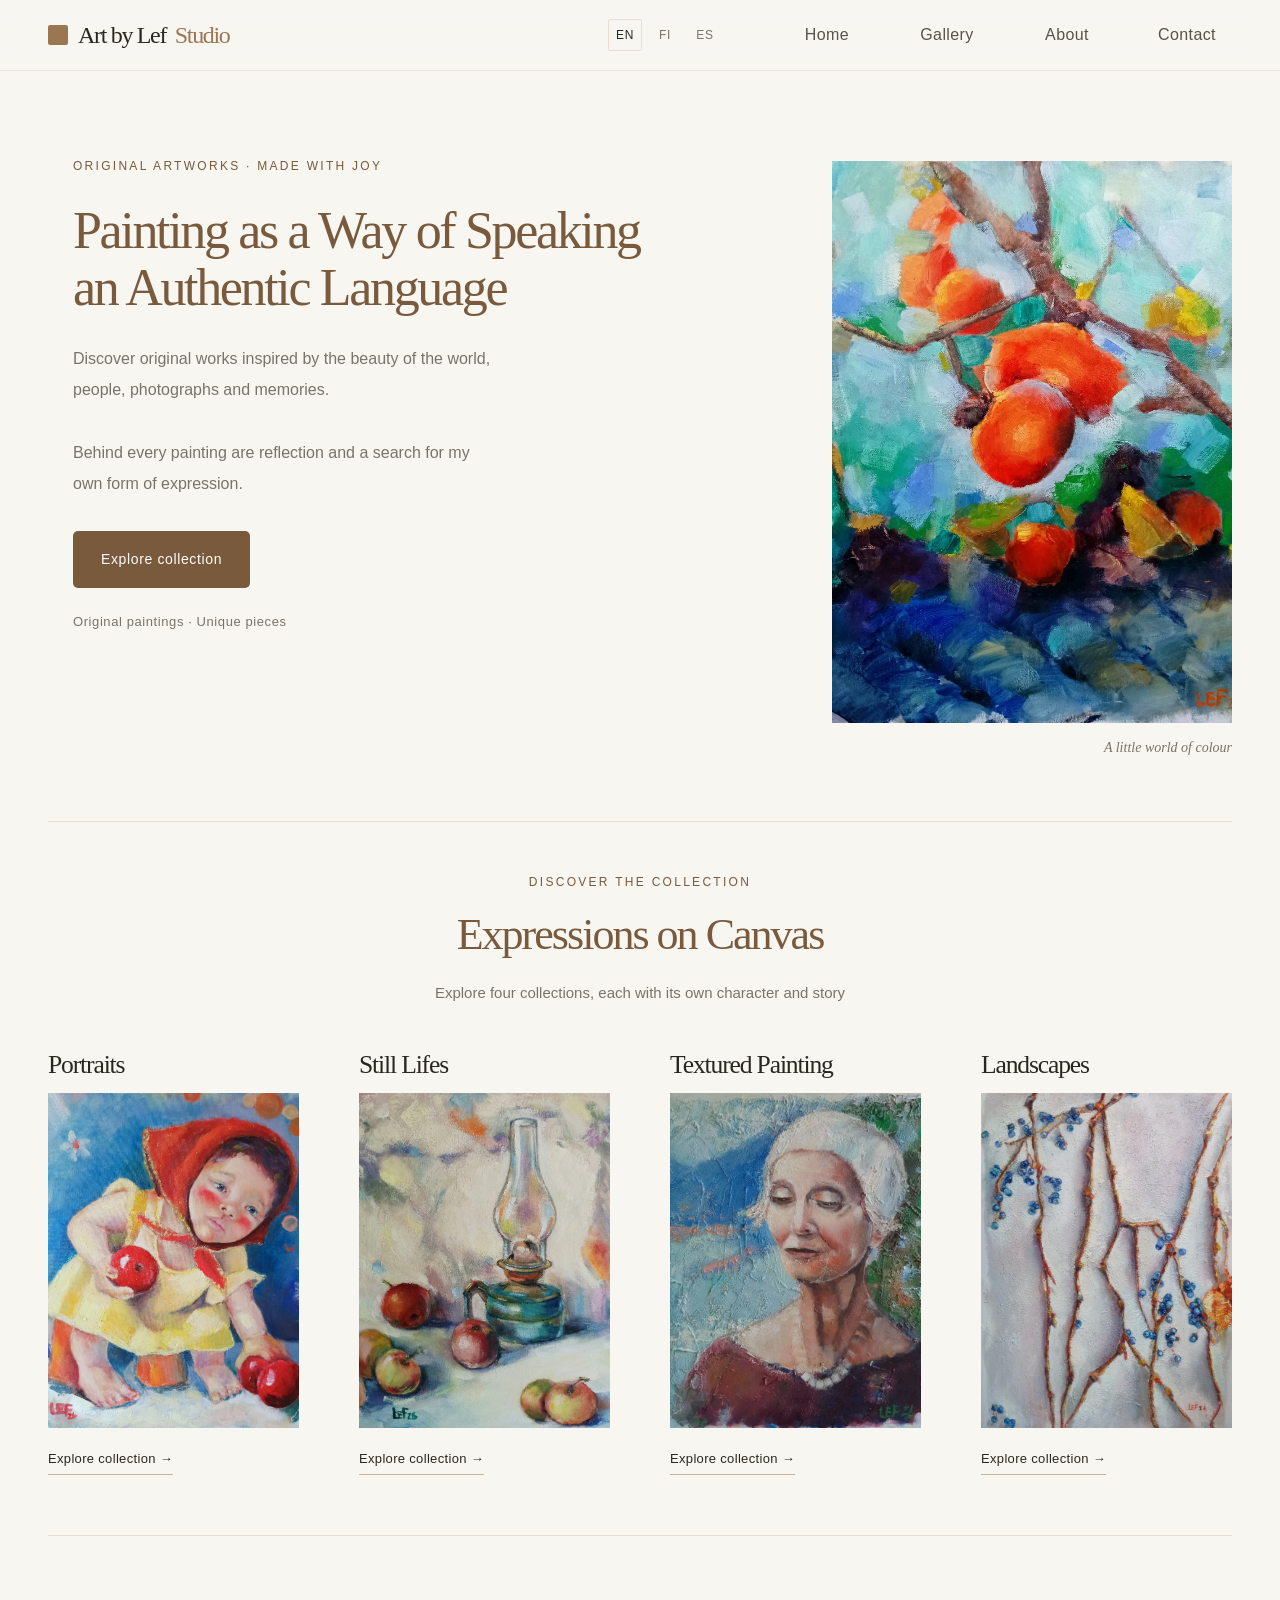
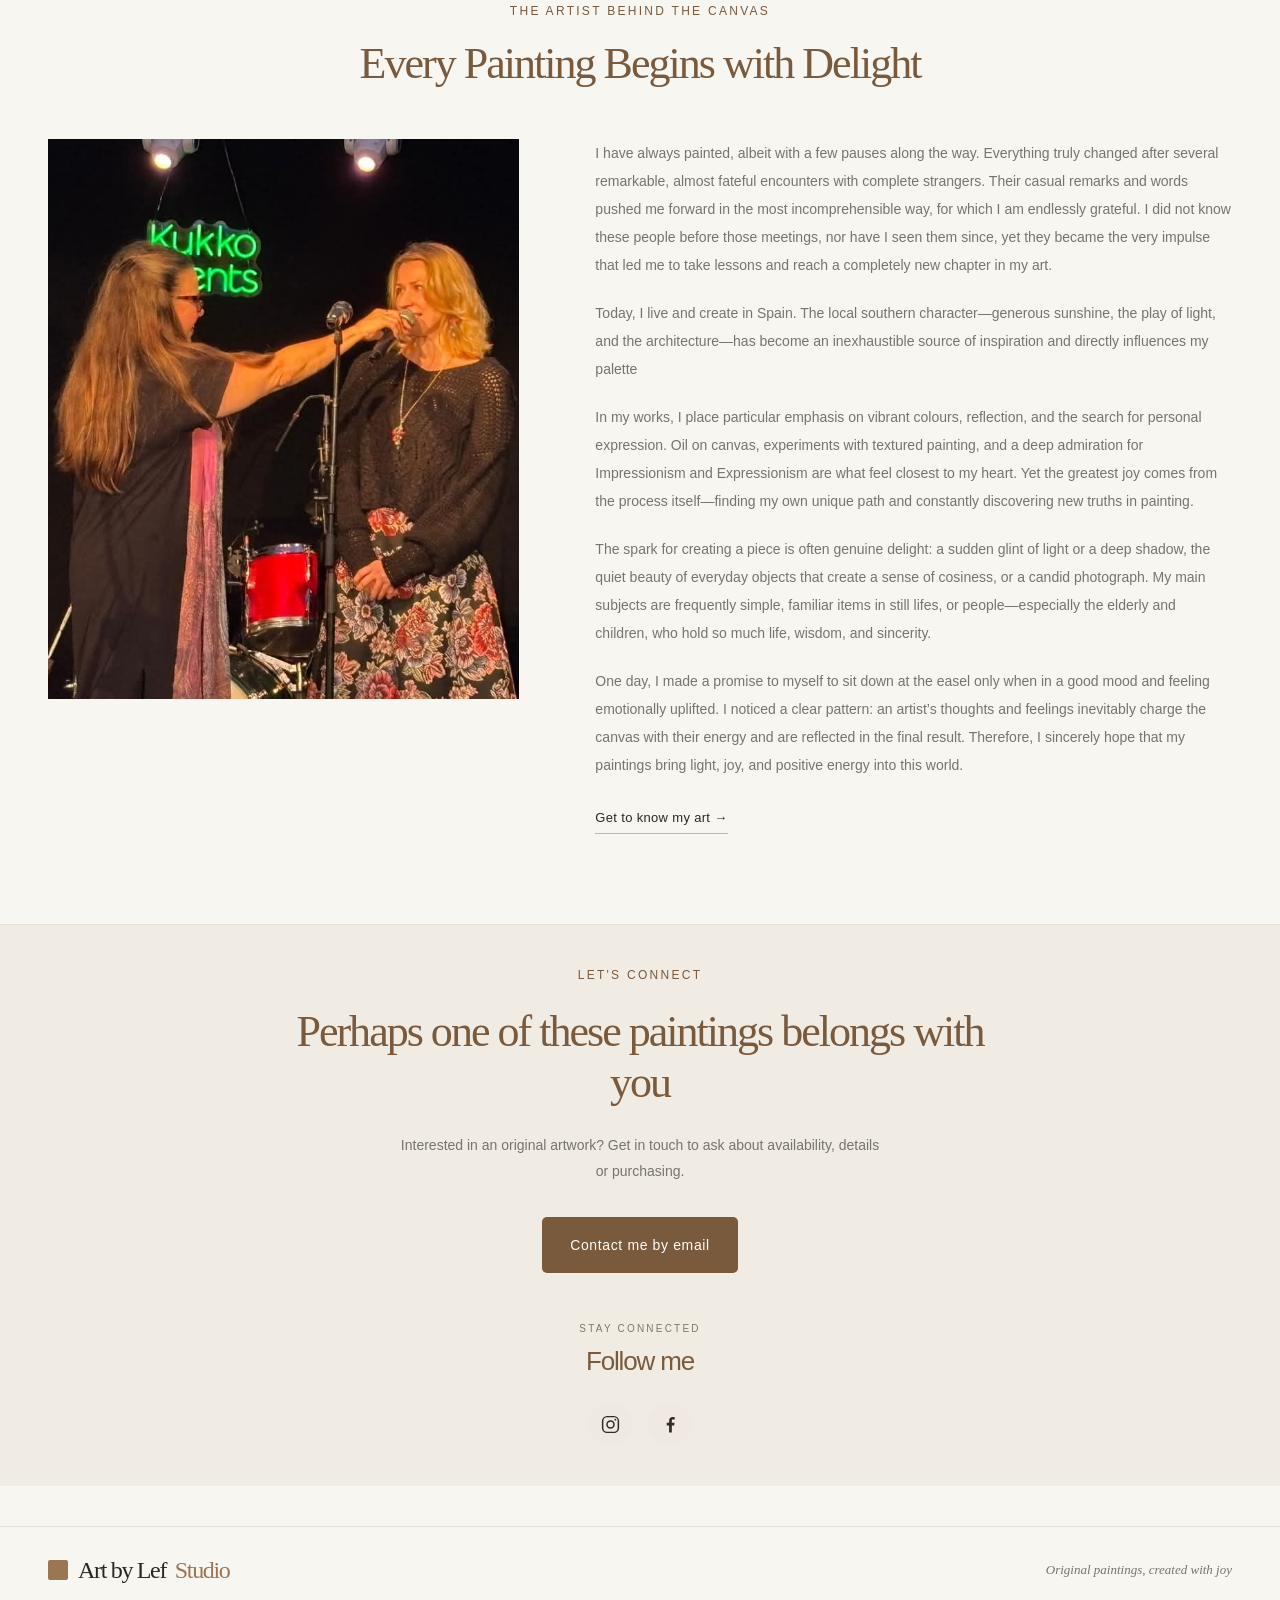
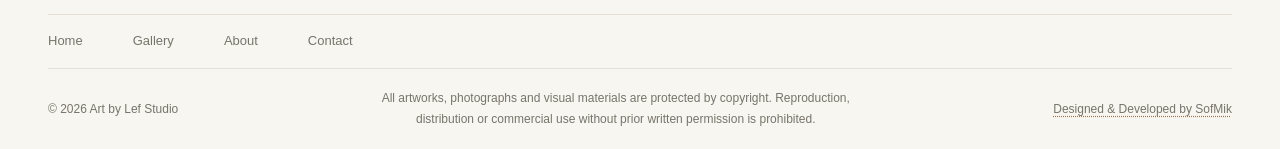
==== commit 6d1cf83b: "Update" ====
--- a/index.html
+++ b/index.html
@@ -81,11 +81,12 @@
           Original paintings · Unique pieces
         </p>
       </div>
-
+        
       <div class="hero-art">
+        <a href="galleries/landscapes.html" class="hero-art-link">
         <img src="images/paintings/landscapes/crystal-autumn.webp" alt="Featured original painting"
           data-i18n-alt="hero.imageAlt" fetchpriority="high">
-
+        </a>
         <p class="hero-art-caption" data-i18n="hero.imageCaption">
           A little world of colour
         </p>
--- a/style.css
+++ b/style.css
@@ -383,6 +383,8 @@
 
 .hero h1 {
   margin-bottom: 27px;
+  color: var(--color-accent-dark);
+   
 }
 
 .hero-description {
@@ -401,26 +403,45 @@
 }
 
 /* HERO IMAGE */
+
 .hero-art {
   position: relative;
   min-width: 0;
   width: 100%;
-}
-
-.hero-art img {
+
+}
+
+.hero-art-link {
+  position: relative;
   display: block;
-  width: 80%;
+  width: 100%;
+  max-width: 400px;
+  margin-left: auto;
+  margin-top: 30px;
+  overflow: hidden;
+  background: var(--color-bg);
+}
+
+.hero-art-link img {
+  display: block;
+  width: 100%;
   height: auto;
   aspect-ratio: 2632 / 3700;
-  object-fit: contain;
+  object-fit: cover;
   object-position: center;
-  margin-top: 30px;
+
+  transition:
+    transform 600ms cubic-bezier(0.2, 0.65, 0.3, 1),
+    filter 400ms ease;
+}
+
+.hero-art-link:hover img {
+  transform: scale(1.045);
 }
 
 .hero-art-caption {
-  width: 75%;
+  width: 100%;
   margin: 13px 0 0;
-
   color: var(--color-muted);
   font-family: var(--font-heading);
   font-size: 14px;
@@ -567,6 +588,7 @@
 
 .about-heading h2 {
   margin-bottom: 0;
+  color: var(--color-accent-dark);
 }
 
 .about-layout {
@@ -623,6 +645,7 @@
 .contact h2 {
   max-width: 750px;
   margin: 0 auto 23px;
+  color: var(--color-accent-dark);
 }
 
 .contact > p:not(.eyebrow) {
@@ -1030,7 +1053,7 @@
   }
 
   .hero h1 {
-    font-size: clamp(46px, 11vw, 50px);
+    font-size: 30px;
   }
 
   .hero-description {
@@ -1053,28 +1076,42 @@
     width: 100%;
   }
 
-  .hero-art img {
-    display: block;
-    width: 80%;
-    max-width: 420px;
-    height: auto;
-    aspect-ratio: 2632 / 3700;
-    object-fit: contain;
-    object-position: center;
-    margin-inline: auto;
-  }
-
-  .hero-art-caption {
-    width: 75%;
-    max-width: 420px;
-    margin: 13px auto 0;
-    text-align: right;
-  }
+.hero-art-link {
+  display: block;
+  width: 100%;
+  max-width: none;
+  overflow: hidden;
+  margin: 0;
+}
+.hero-art-link img {
+  display: block;
+  width: 100%;
+  max-width: none;
+  height: auto;
+  aspect-ratio: 2632 / 3700;
+  object-fit: contain;
+  object-position: center;
+  margin: 0;
+
+  transition:
+    transform 600ms cubic-bezier(0.2, 0.65, 0.3, 1),
+    filter 400ms ease;
+}
+.hero-art-caption {
+  width: 100%;
+  max-width: none;
+  margin: 13px auto 0;
+  text-align: right;
+}
 
   /* Gallery */
 
   .gallery-preview {
     padding-block: 35px 40px;
+  }
+
+  .gallery-title{
+    font-size: 30px;
   }
 
   .section-heading {
@@ -1112,7 +1149,7 @@
 
 .about-heading h2 {
   text-align: center;
-  font-size: clamp(32px, 7vw, 42px);
+font-size: 30px;
 }
 
 .about-layout {
@@ -1162,7 +1199,7 @@
   }
 
   .contact h2 {
-    font-size: clamp(34px, 8vw, 48px);
+    font-size: 30px;
   }
 
   /* Footer */
@@ -1236,7 +1273,7 @@
   }
 
   .hero h1 {
-    font-size: 45px;
+    font-size: 30px;
   }
 
   .category-grid {
